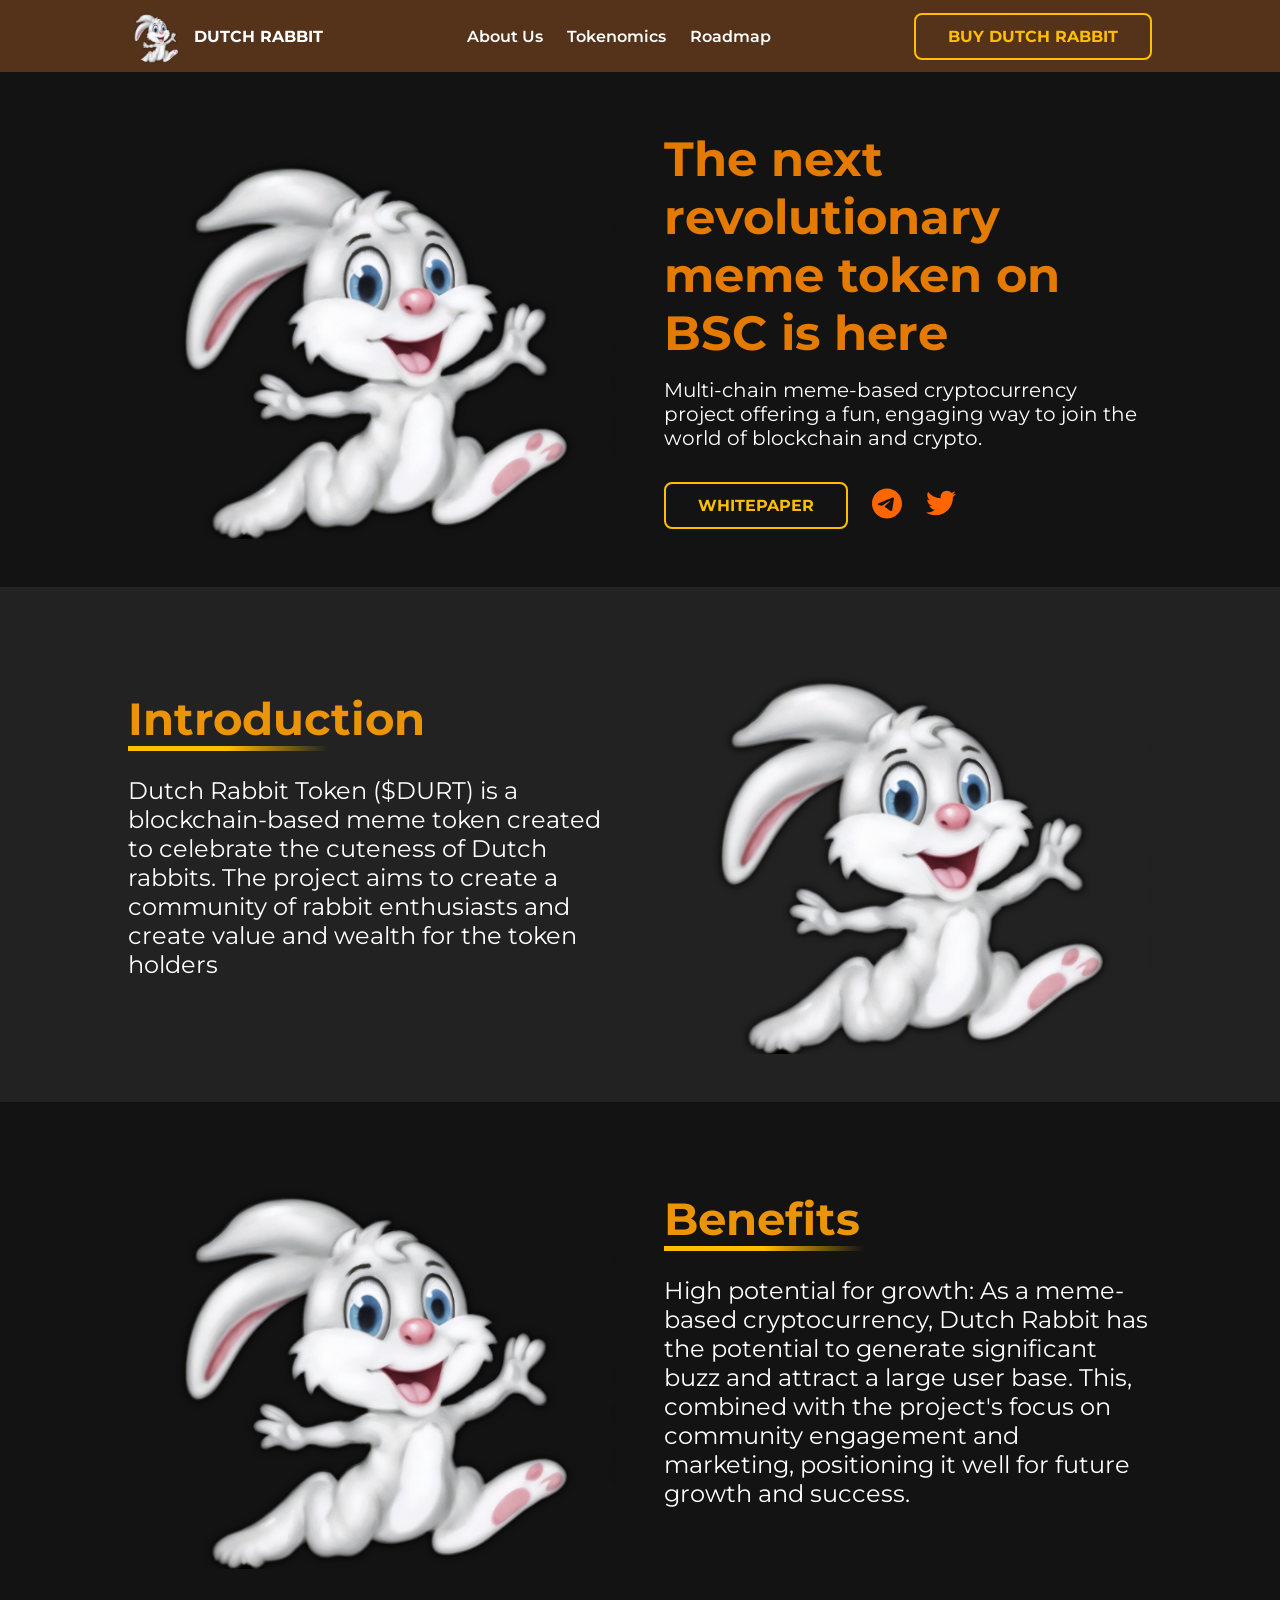
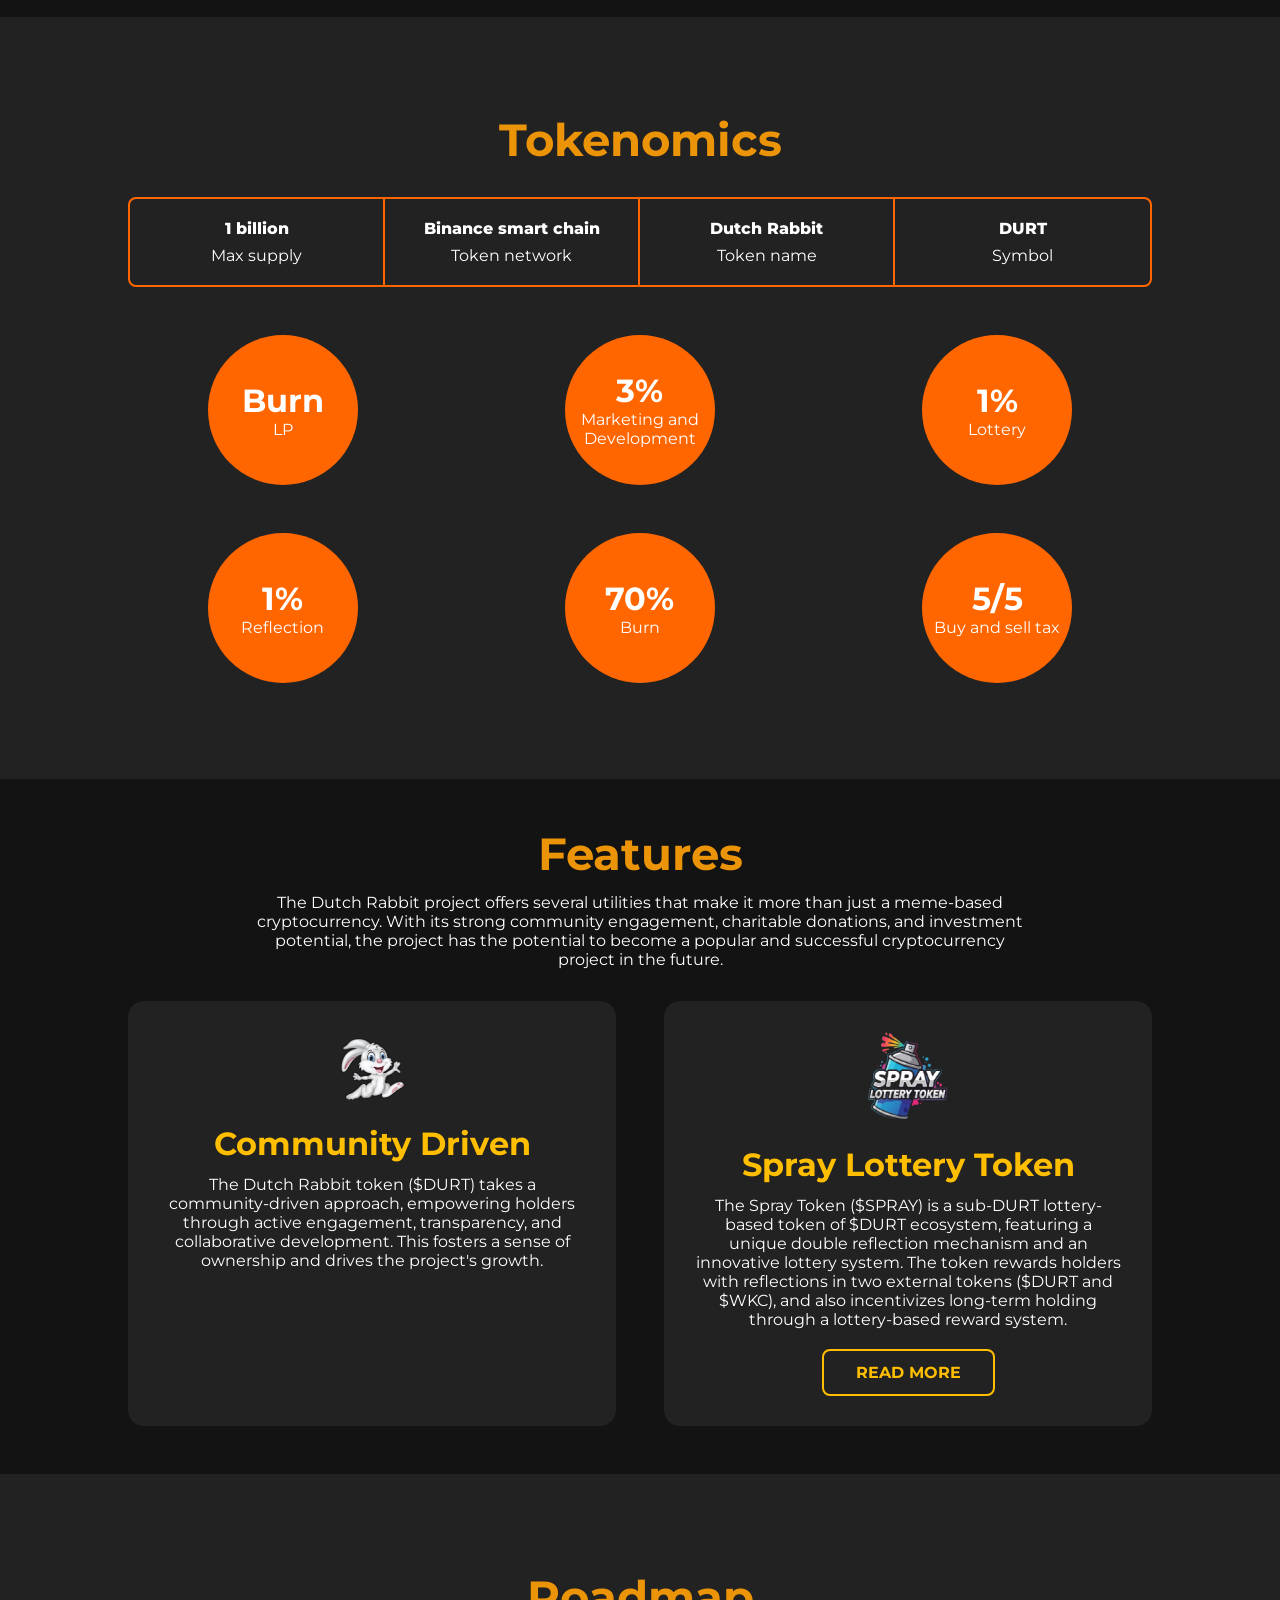
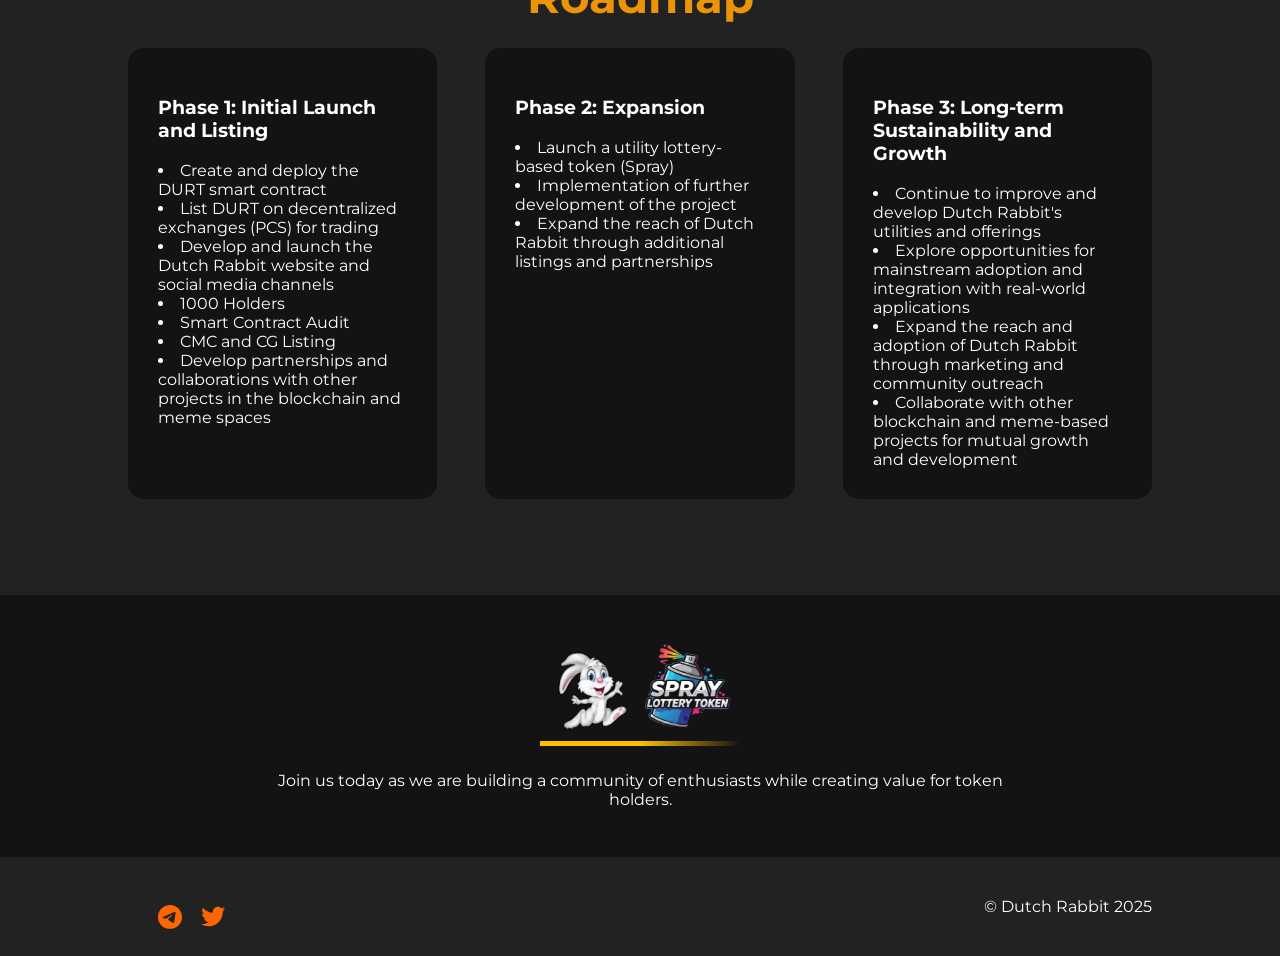
==== index.html @ 06a33a34 "refactor: more layout updates" ====
<!DOCTYPE html>
<html lang="en">
<head>
  <meta charset="UTF-8">
  <meta name="viewport" content="width=device-width, initial-scale=1.0">
  <title>Dutch Rabbit</title>
  <meta name="description" content="Dutch Rabbit is a multi-chain meme-based cryptocurrency project that aims to provide a fun and engaging way to invest in the world of blockchain and cryptocurrencies.">
  <link rel="icon" type="image/png" href="./assets/logo.png">
  <link rel="stylesheet" href="./assets/style.css">
  <link href="https://fonts.googleapis.com/css?family=Montserrat:400,600,700&display=swap" rel="stylesheet">
</head>
<body>
  <header>
    <div class="nav">
      <div class="logo">
        <img src="./assets/logo.png" alt="Dutch Rabbit Logo">
        <span>Dutch Rabbit</span>
      </div>
      <nav class="nav-links">
        <a href="#about">About Us</a>
        <a href="#tokenomics">Tokenomics</a>
        <a href="#roadmap">Roadmap</a>
      </nav>
      <a href="https://pancakeswap.finance/swap?outputCurrency=0x48a510A3394C2A07506d10910EBEFf3E25b7a3f1" class="accent-btn">Buy Dutch Rabbit</a>

    </div>
  </header>
  <main>
    <section class="hero cols-2">
      <img src="./assets/logo.png" alt="Dutch Rabbit Mascot">
      <div>
        <h1>The next revolutionary meme token on BSC is here</h1>
        <p>Multi-chain meme-based cryptocurrency project offering a fun, engaging way to join the world of blockchain and crypto.</p>

        <div class="socials">
          <a href="https://dutch-rabbit.gitbook.io/dutch-rabbit" class="accent-btn">Whitepaper</a>

          <a href="https://t.me/DutchRabbitCoinOfficial" target="_blank">
            <svg class="svg-inline--fa fa-telegram fa-2xl" style="color: #f60;" width="30px" aria-hidden="true" focusable="false" data-prefix="fab" data-icon="telegram" role="img" xmlns="http://www.w3.org/2000/svg" viewBox="0 0 496 512" data-fa-i2svg=""><path fill="currentColor" d="M248,8C111.033,8,0,119.033,0,256S111.033,504,248,504,496,392.967,496,256,384.967,8,248,8ZM362.952,176.66c-3.732,39.215-19.881,134.378-28.1,178.3-3.476,18.584-10.322,24.816-16.948,25.425-14.4,1.326-25.338-9.517-39.287-18.661-21.827-14.308-34.158-23.215-55.346-37.177-24.485-16.135-8.612-25,5.342-39.5,3.652-3.793,67.107-61.51,68.335-66.746.153-.655.3-3.1-1.154-4.384s-3.59-.849-5.135-.5q-3.283.746-104.608,69.142-14.845,10.194-26.894,9.934c-8.855-.191-25.888-5.006-38.551-9.123-15.531-5.048-27.875-7.717-26.8-16.291q.84-6.7,18.45-13.7,108.446-47.248,144.628-62.3c68.872-28.647,83.183-33.623,92.511-33.789,2.052-.034,6.639.474,9.61,2.885a10.452,10.452,0,0,1,3.53,6.716A43.765,43.765,0,0,1,362.952,176.66Z"></path></svg>
          </a>

          <a href="https://x.com/DutchRabbitDURT" target="_blank" rel="noopener noreferrer">
            <svg class="svg-inline--fa fa-twitter fa-2xl" style="color: #f60;" width="30px" aria-hidden="true" focusable="false" data-prefix="fab" data-icon="twitter" role="img" xmlns="http://www.w3.org/2000/svg" viewBox="0 0 512 512" data-fa-i2svg=""><path fill="currentColor" d="M459.37 151.716c.325 4.548.325 9.097.325 13.645 0 138.72-105.583 298.558-298.558 298.558-59.452 0-114.68-17.219-161.137-47.106 8.447.974 16.568 1.299 25.34 1.299 49.055 0 94.213-16.568 130.274-44.832-46.132-.975-84.792-31.188-98.112-72.772 6.498.974 12.995 1.624 19.818 1.624 9.421 0 18.843-1.3 27.614-3.573-48.081-9.747-84.143-51.98-84.143-102.985v-1.299c13.969 7.797 30.214 12.67 47.431 13.319-28.264-18.843-46.781-51.005-46.781-87.391 0-19.492 5.197-37.36 14.294-52.954 51.655 63.675 129.3 105.258 216.365 109.807-1.624-7.797-2.599-15.918-2.599-24.04 0-57.828 46.782-104.934 104.934-104.934 30.213 0 57.502 12.67 76.67 33.137 23.715-4.548 46.456-13.32 66.599-25.34-7.798 24.366-24.366 44.833-46.132 57.827 21.117-2.273 41.584-8.122 60.426-16.243-14.292 20.791-32.161 39.308-52.628 54.253z"></path></svg>
          </a>
        </div>
      </div>
    </section>
    <section class="bg-light" id="about">
      <div class="cols-2">
        <div>
          <h2>Introduction</h2>
          <div class="underline"></div>
          <p>Dutch Rabbit Token ($DURT) is a blockchain-based meme token created to celebrate the cuteness of Dutch rabbits. The project aims to create a community of rabbit enthusiasts and create value and wealth for the token holders</p>
        </div>
        <img src="./assets/logo.png" class="image" alt="Dutch Rabbit Mascot">
      </div>
    </section>
    <section class="" id="benefits">
      <div class="cols-2">
        <img src="./assets/logo.png" class="image" alt="Dutch Rabbit Mascot">
        <div>
          <h2>Benefits</h2>
          <div class="underline"></div>
          <p>High potential for growth: As a meme-based cryptocurrency, Dutch Rabbit has the potential to generate significant buzz and attract a large user base. This, combined with the project's focus on community engagement and marketing, positioning it well for future growth and success.</p>
        <!-- <a href="#" class="accent-btn">Read More</a> -->
        </div>
      </div>
    </section>
    <section class="bg-light" id="tokenomics">
      <ul class="content">
        <h2>Tokenomics</h2>
        <ul class="box">
          <li>
            <dd>1 billion</dd>
            <dt>Max supply</dt>
          </li>
          <li>
            <dd>Binance smart chain</dd>
            <dt>Token network</dt>
          </li>
          <li>
            <dd>Dutch Rabbit</dd>
            <dt>Token name</dt>
          </li>
          <li>
            <dd>DURT</dd>
            <dt>Symbol</dt>
          </li>
        </ul>
        
        <ul class="circles">
          <li>
            <dd>Burn</dd>
            <dt>LP</dt>
          </li>
          <li>
            <dd>3%</dd>
            <dt>Marketing and Development</dt>
          </li>
          <li>
            <dd>1%</dd>
            <dt>Lottery</dt>
          </li>
          <li>
            <dd>1%</dd>
            <dt>Reflection</dt>
          </li>
          <li>
            <dd>70%</dd>
            <dt>Burn</dt>
          </li>
          <li>
            <dd>5/5</dd>
            <dt>Buy and sell tax</dt>
          </li>
        </ul>
      </div>
    </section>
    <section class="" id="features">
      <h2>Features</h2>
      <p>The Dutch Rabbit project offers several utilities that make it more than just a meme-based cryptocurrency. With its strong community engagement, charitable donations, and investment potential, the project has the potential to become a popular and successful cryptocurrency project in the future.</p>

      <ul class="features cols-2" style="align-items: stretch;">
        <li>
          <img src="./assets/logo.png" style="width: 80px; margin-bottom: 20px;" alt="">
          <dt>
            Community Driven
          </dt>
          <dd>
            The Dutch Rabbit token ($DURT) takes a community-driven approach, empowering holders through active engagement, transparency, and collaborative development. This fosters a sense of ownership and drives the project's growth.
          </dd>
        </li>
        <li>
          <img src="./assets/spray.png" style="width: 80px; margin-bottom: 20px;" alt="">
          <dt>
            Spray Lottery Token
          </dt>
          <dd>
            The Spray Token ($SPRAY) is a sub-DURT lottery-based token of $DURT ecosystem, featuring a unique double reflection mechanism and an innovative lottery system. The token rewards holders with reflections in two external tokens ($DURT and $WKC), and also incentivizes long-term holding through a lottery-based reward system.
          </dd>
          <a class="accent-btn" href="https://spray-token.gitbook.io/spray-lottery-token/" style="margin-top: 20px;">Read More</a>
        </li>
      </ul>
    </section>
    <section class="bg-light" id="roadmap">
      <div class="roadmap-content">
      <h2>Roadmap</h2>
      <ul class="roadmap">
        <div>
          <h3>
            Phase 1: Initial Launch and Listing
          </h3>
          <li>Create and deploy the DURT smart contract</li>
          <li>List DURT on decentralized exchanges (PCS) for trading</li>
          <li>Develop and launch the Dutch Rabbit website and social media channels</li>
          <li>1000 Holders</li>
          <li>Smart Contract Audit</li>
          <li>CMC and CG Listing</li>
          <li>Develop partnerships and collaborations with other projects in the blockchain and meme spaces</li>
        </div>
        <div>
          <h3>
            Phase 2: Expansion
          </h3>
          <li>Launch a utility lottery-based token (Spray)</li>
          <li>Implementation of further development of the project</li>
          <li>Expand the reach of Dutch Rabbit through additional listings and partnerships</li>
        </div>
        <div>
          <h3>
            Phase 3: Long-term Sustainability and Growth
          </h3>
          <li>Continue to improve and develop Dutch Rabbit's utilities and offerings</li>
          <li>Explore opportunities for mainstream adoption and integration with real-world applications</li>
          <li>Expand the reach and adoption of Dutch Rabbit through marketing and community outreach</li>
          <li>Collaborate with other blockchain and meme-based projects for mutual growth and development</li>
        </div>
      </ul>
      </div>
    </section>
    <section class="final" id="">
        <div>
          <div class="logo">
            <img src="./assets/logo.png" style="width: 86px; height: 86px; border-radius: 0;" alt="">
            <img src="./assets/spray.png"style="width: 86px; height: 86px;  border-radius: 0;" alt="">
          </div>
          <!-- <h2>Dutch Rabbit</h2> -->
          <div class="underline" style="margin-right: auto; margin-left: auto;"></div>
          <p>Join us today as we are building a community of enthusiasts while creating value for token holders.</p>
        </div>
    </section>
  </main>
  <footer class="bg-light">
    <div class="footer-content">
      <!-- <a href="./index.html" class="logo">
        <img src="./assets/logo.png" width="64px" alt="">
        Dutch Rabbit
      </a>
      <nav class="nav-links">
        <a href="#about">About Us</a>
        <a href="#tokenomics">Tokenomics</a>
        <a href="#roadmap">Roadmap</a>
      </nav> -->

      <div class="socials">

        <a href="https://x.com/SprayDURT" target="_blank" rel="noopener noreferrer"></a>

        <a href="https://t.me/DutchRabbitCoinOfficial" target="_blank">
          <svg class="svg-inline--fa fa-telegram fa-2xl" style="color: #f60;" width="30px" aria-hidden="true" focusable="false" data-prefix="fab" data-icon="telegram" role="img" xmlns="http://www.w3.org/2000/svg" viewBox="0 0 496 512" data-fa-i2svg=""><path fill="currentColor" d="M248,8C111.033,8,0,119.033,0,256S111.033,504,248,504,496,392.967,496,256,384.967,8,248,8ZM362.952,176.66c-3.732,39.215-19.881,134.378-28.1,178.3-3.476,18.584-10.322,24.816-16.948,25.425-14.4,1.326-25.338-9.517-39.287-18.661-21.827-14.308-34.158-23.215-55.346-37.177-24.485-16.135-8.612-25,5.342-39.5,3.652-3.793,67.107-61.51,68.335-66.746.153-.655.3-3.1-1.154-4.384s-3.59-.849-5.135-.5q-3.283.746-104.608,69.142-14.845,10.194-26.894,9.934c-8.855-.191-25.888-5.006-38.551-9.123-15.531-5.048-27.875-7.717-26.8-16.291q.84-6.7,18.45-13.7,108.446-47.248,144.628-62.3c68.872-28.647,83.183-33.623,92.511-33.789,2.052-.034,6.639.474,9.61,2.885a10.452,10.452,0,0,1,3.53,6.716A43.765,43.765,0,0,1,362.952,176.66Z"></path></svg>
        </a>

        <a href="https://x.com/DutchRabbitDURT" target="_blank" rel="noopener noreferrer">
          <svg class="svg-inline--fa fa-twitter fa-2xl" style="color: #f60;" width="30px" aria-hidden="true" focusable="false" data-prefix="fab" data-icon="twitter" role="img" xmlns="http://www.w3.org/2000/svg" viewBox="0 0 512 512" data-fa-i2svg=""><path fill="currentColor" d="M459.37 151.716c.325 4.548.325 9.097.325 13.645 0 138.72-105.583 298.558-298.558 298.558-59.452 0-114.68-17.219-161.137-47.106 8.447.974 16.568 1.299 25.34 1.299 49.055 0 94.213-16.568 130.274-44.832-46.132-.975-84.792-31.188-98.112-72.772 6.498.974 12.995 1.624 19.818 1.624 9.421 0 18.843-1.3 27.614-3.573-48.081-9.747-84.143-51.98-84.143-102.985v-1.299c13.969 7.797 30.214 12.67 47.431 13.319-28.264-18.843-46.781-51.005-46.781-87.391 0-19.492 5.197-37.36 14.294-52.954 51.655 63.675 129.3 105.258 216.365 109.807-1.624-7.797-2.599-15.918-2.599-24.04 0-57.828 46.782-104.934 104.934-104.934 30.213 0 57.502 12.67 76.67 33.137 23.715-4.548 46.456-13.32 66.599-25.34-7.798 24.366-24.366 44.833-46.132 57.827 21.117-2.273 41.584-8.122 60.426-16.243-14.292 20.791-32.161 39.308-52.628 54.253z"></path></svg>
        </a>
      </div>
      <p>&copy; Dutch Rabbit 2025</p>
    </div>

  </footer>
</body>
</html>
---- assets/style.css ----
/* Dutch Rabbit UI - Clean CSS Replacement */

:root {
  --primary: #ffbf00;
  --bg: #131313;
  --bg-light: #222222;
  --text: #FFFFFF;
  --accent: #f60;
  --border-radius: 8px;
  --max-width: 1024px;
  --nav-bg: rgb(85, 50, 26);
  --section-gap: 48px;
}

body {
  font-family: 'Montserrat', sans-serif;
  background: var(--bg);
  color: var(--text);
  margin: 0;
  padding: 0;
}

.pry-btn {
  display: inline-block;
  text-decoration: none;
  background: var(--primary);
  color: #fff;
  padding: 14px 32px;
  font-size: 1rem;
  font-weight: bold;
  border: none;
  border-radius: var(--border-radius);
  cursor: pointer;
  transition: background 0.3s;
  text-decoration: none;
}

.pry-btn:hover {
  background: var(--accent);
}

.accent-btn {
  display: inline-block;
  text-decoration: none;
  color: var(--primary);
  padding: 12px 32px;
  border: 2px solid var(--primary);
  font-size: 1rem;
  font-weight: bold;
  border-radius: var(--border-radius);
  cursor: pointer;
  transition: background 0.3s, color 0.3s;
  text-decoration: none;
  text-transform: uppercase;
}

.accent-btn:hover {
  background: var(--primary);
  color: black;
}

.underline {
  width: 200px;
  height: 5px;
  background: linear-gradient(to right, var(--primary), var(--primary), transparent);
  margin-bottom: 25px;
}

.cols-2 {
  display: grid;
  grid-template-columns: repeat(2, 1fr);
  align-items: center;
  max-width: var(--max-width);
  margin: 0 auto;
  gap: var(--section-gap);
}

.cols-2 img {
  width: 100%;
}

.bg-light {
  background: var(--bg-light);
}

.socials {
  margin-top: 24px;
  display: flex;
  gap: 24px;
  align-items: center;
}

header {
  background: var(--nav-bg);
  padding: 0 20px;
}

.nav {
  max-width: var(--max-width);
  margin: 0 auto;
  display: flex;
  align-items: center;
  justify-content: space-between;
  height: 72px;
}

.logo {
  display: flex;
  align-items: center;
  gap: 10px;
  font-weight: 700;
  text-transform: uppercase;
}
.logo img {
  width: 56px;
  height: 56px;
  border-radius: 50%;
}

.nav-links {
  display: flex;
  gap: 24px;
}
.nav-links a {
  text-decoration: none;
  color: var(--text);
  font-weight: 600;
}
.nav-links a:hover {
  color: var(--primary);
}

.hero {
  max-width: var(--max-width);
  margin: var(--section-gap) auto;
  padding: 0 20px;
}
.hero img {
  width: 100%;
  height: auto;
}
.hero h1 {
  font-size: 3rem;
  margin: 0 0 16px;
  color: #e47a00;
}
.hero p {
  font-size: 1.25rem;
  margin-bottom: 32px;
}

section {
  padding: var(--section-gap) 20px;
}

section h2 {
  color: #ec9408;
  font-size: 2.8rem;
  margin: 0;
}
section p {
  font-size: 1.5rem;
  margin-block: 0 18px;
}

.content {
  max-width: var(--max-width);
  margin: 0 auto;
  padding: var(--section-gap) 0;
}
#tokenomics h2 {
  text-align: center;
}

ul, li, dd, dt {
  list-style: none;
  margin: 0;
  padding: 0;
}

.box {
  display: grid;
  grid-template-columns: repeat(4, 1fr);
  border: 2px solid var(--accent);
  border-radius: 8px;
  text-align: center;
  margin-top: 30px;

  li:not(:last-child) {
   border-right: 2px solid var(--accent);
  }

  li {
    padding: 20px 8px;
  }
}

.box dd {
  font-weight: 800;
  margin-bottom: 8px;
}

.circles {
  display: grid;
  grid-template-columns: repeat(3, 1fr);
  place-content: center;
  text-align: center;
  justify-content: center;
  align-items: center;
  gap: var(--section-gap);
  margin-top: 48px;
}

.circles li {
  background: var(--accent);
  border-radius: 50%;
  height: 150px;
  aspect-ratio: 1;
  display: grid;
  place-content: center;
  margin: 0 auto;
}

.circles dd {
  font-size: 2rem;
  font-weight: 700;
}

#features {
  padding: var(--section-gap);
  text-align: center;
  
  p {
    font-size: 1rem;
    max-width: 768px;
    margin: 12px auto;
  }
}

.features{
  li {
    background: var(--bg-light);
    margin-top: 20px;
    padding: 30px;
    border-radius: 16px;
  }

  dt {
    font-size: 2rem;
    color: var(--primary);
    font-weight: 700;
    margin-bottom: 12px;
  }
}

#roadmap{
  .roadmap-content {
    max-width: var(--max-width);
    margin: 0 auto;
    padding: var(--section-gap) 0;
  }

  h2 {
    text-align: center;
    margin-bottom: 12px;
  }

  .roadmap {
    display: grid;
    grid-template-columns: repeat(3, 1fr);
    gap: var(--section-gap);
    margin-top: 24px;
  }

  ul > div {
    background: var(--bg);
    padding: 30px;
    border-radius: 16px;
  }

  ul li {
    list-style: disc;
    list-style-position: inside;
  }
}

.final {
  text-align: center;
  img {
    width: 200px;
    margin: 0 auto;
  }
  p {
    max-width: 768px;
    font-size: 1rem;
    margin: 0 auto;
  }

  .logo {
    display: flex;
    width: fit-content;
    justify-content: center;
    margin: 0 auto;
    margin-bottom: 12px;
  }
}


footer {
  .footer-content {
    max-width: var(--max-width);
    margin: 0 auto;
    padding: 20px;
    display: flex;
    align-items: center;
    justify-content: space-between;
  }

  .socials {
    scale: .8;
  }

  .logo {
    color: white;
    text-decoration: none;
  }
}

@media (max-width: 600px) {
  .nav {
    flex-direction: column;
    height: auto;
    gap: 12px;
    padding: 8px;
  }
  .hero h1 {
    font-size: 2rem;
  }

  section {
    h2 {
      font-size: 2rem;
    }
  }

    p {
      font-size: 1rem !important;
    }

  .nav-links {
    gap: 10px;
  }

  .cols-2 {
    grid-template-columns: 1fr;
  }

  .box {
    grid-template-columns: repeat(2, 1fr);

    li:nth-child(even) {
      border: none;
    }
    li {
      border-bottom: none;
    }
    li:nth-child(-n+2) {
      border-bottom: 2px solid var(--accent);
    }
  }

  .circles {
    grid-template-columns: repeat(2, 1fr);
  }

  .roadmap {
    grid-template-columns: 1fr !important;
  }

  .footer-content {
    flex-direction: column;

    .nav-links {
      margin-top: 24px;
      flex-direction: column;
      align-items: center;
      gap: 12px;
    }
  }

  #benefits img {
    width: 200px;
    margin: auto;
  }

  #about img {
    display: none;
  }
}
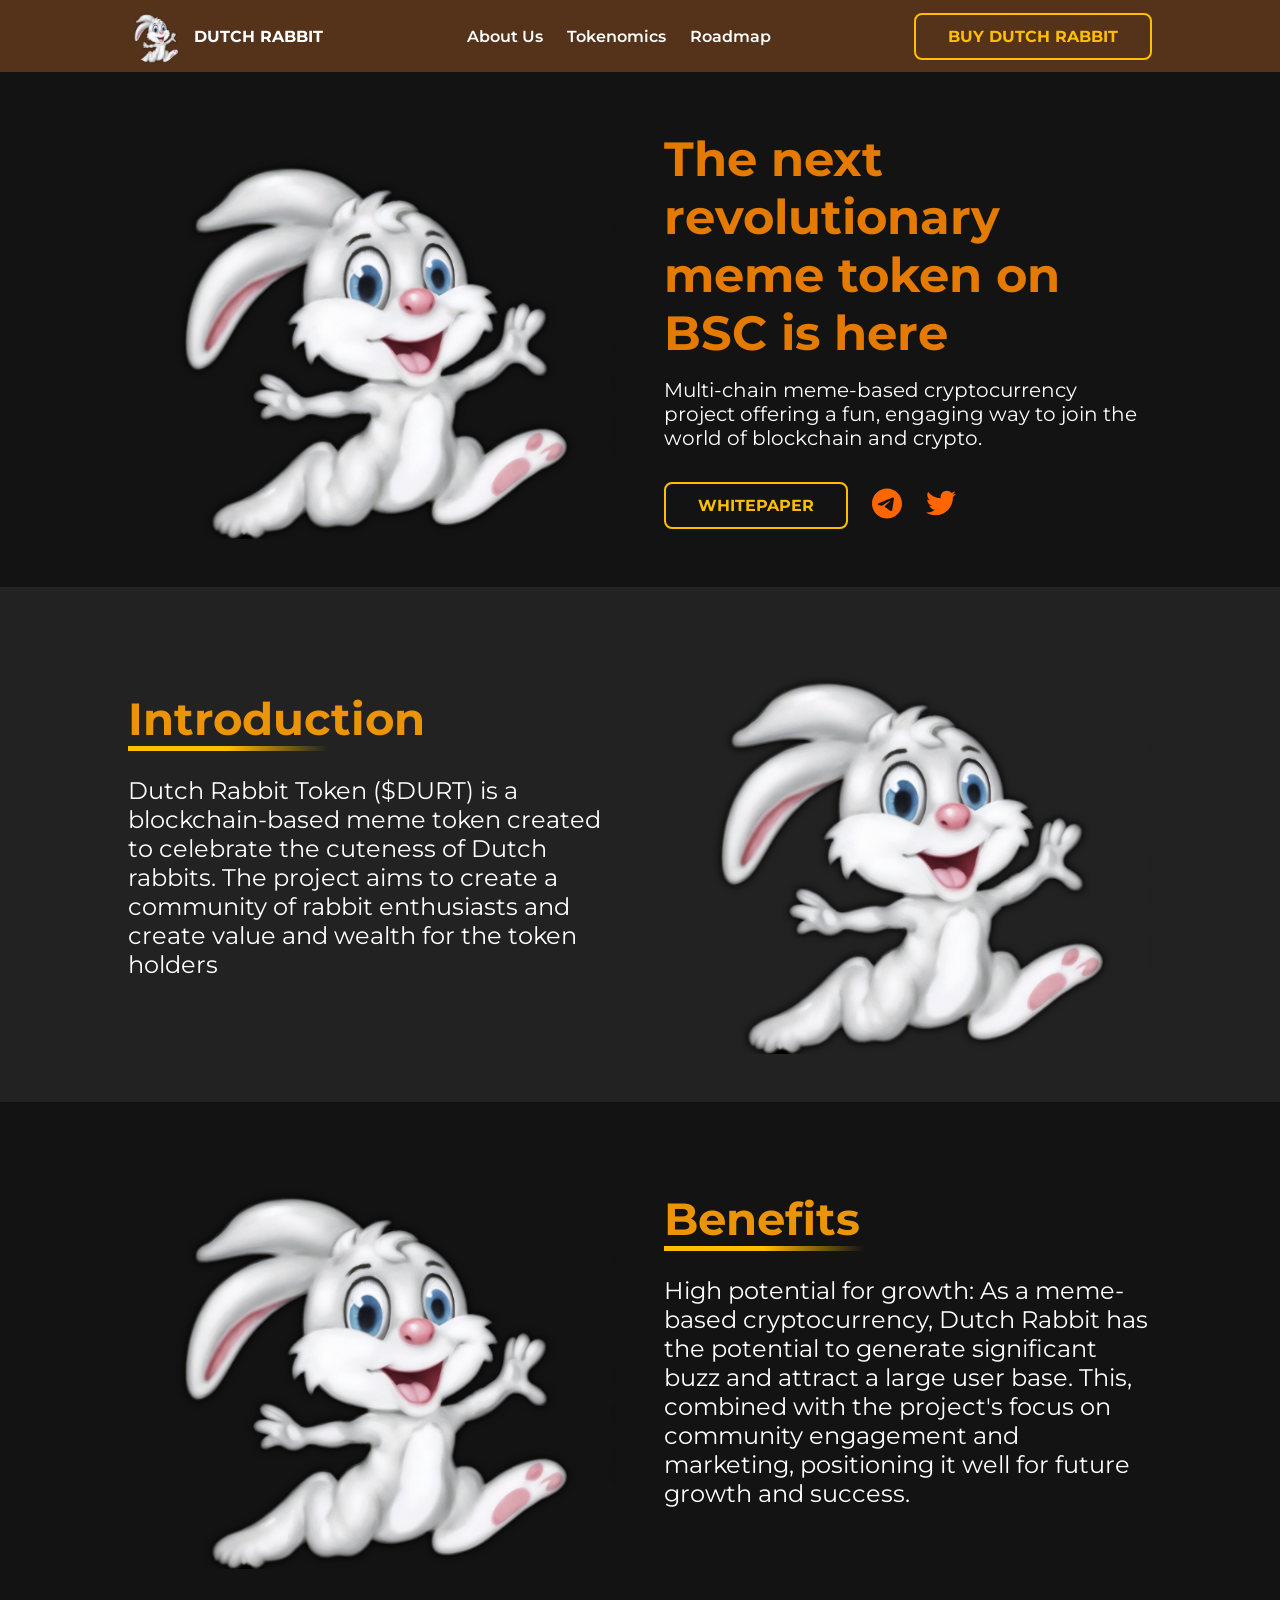
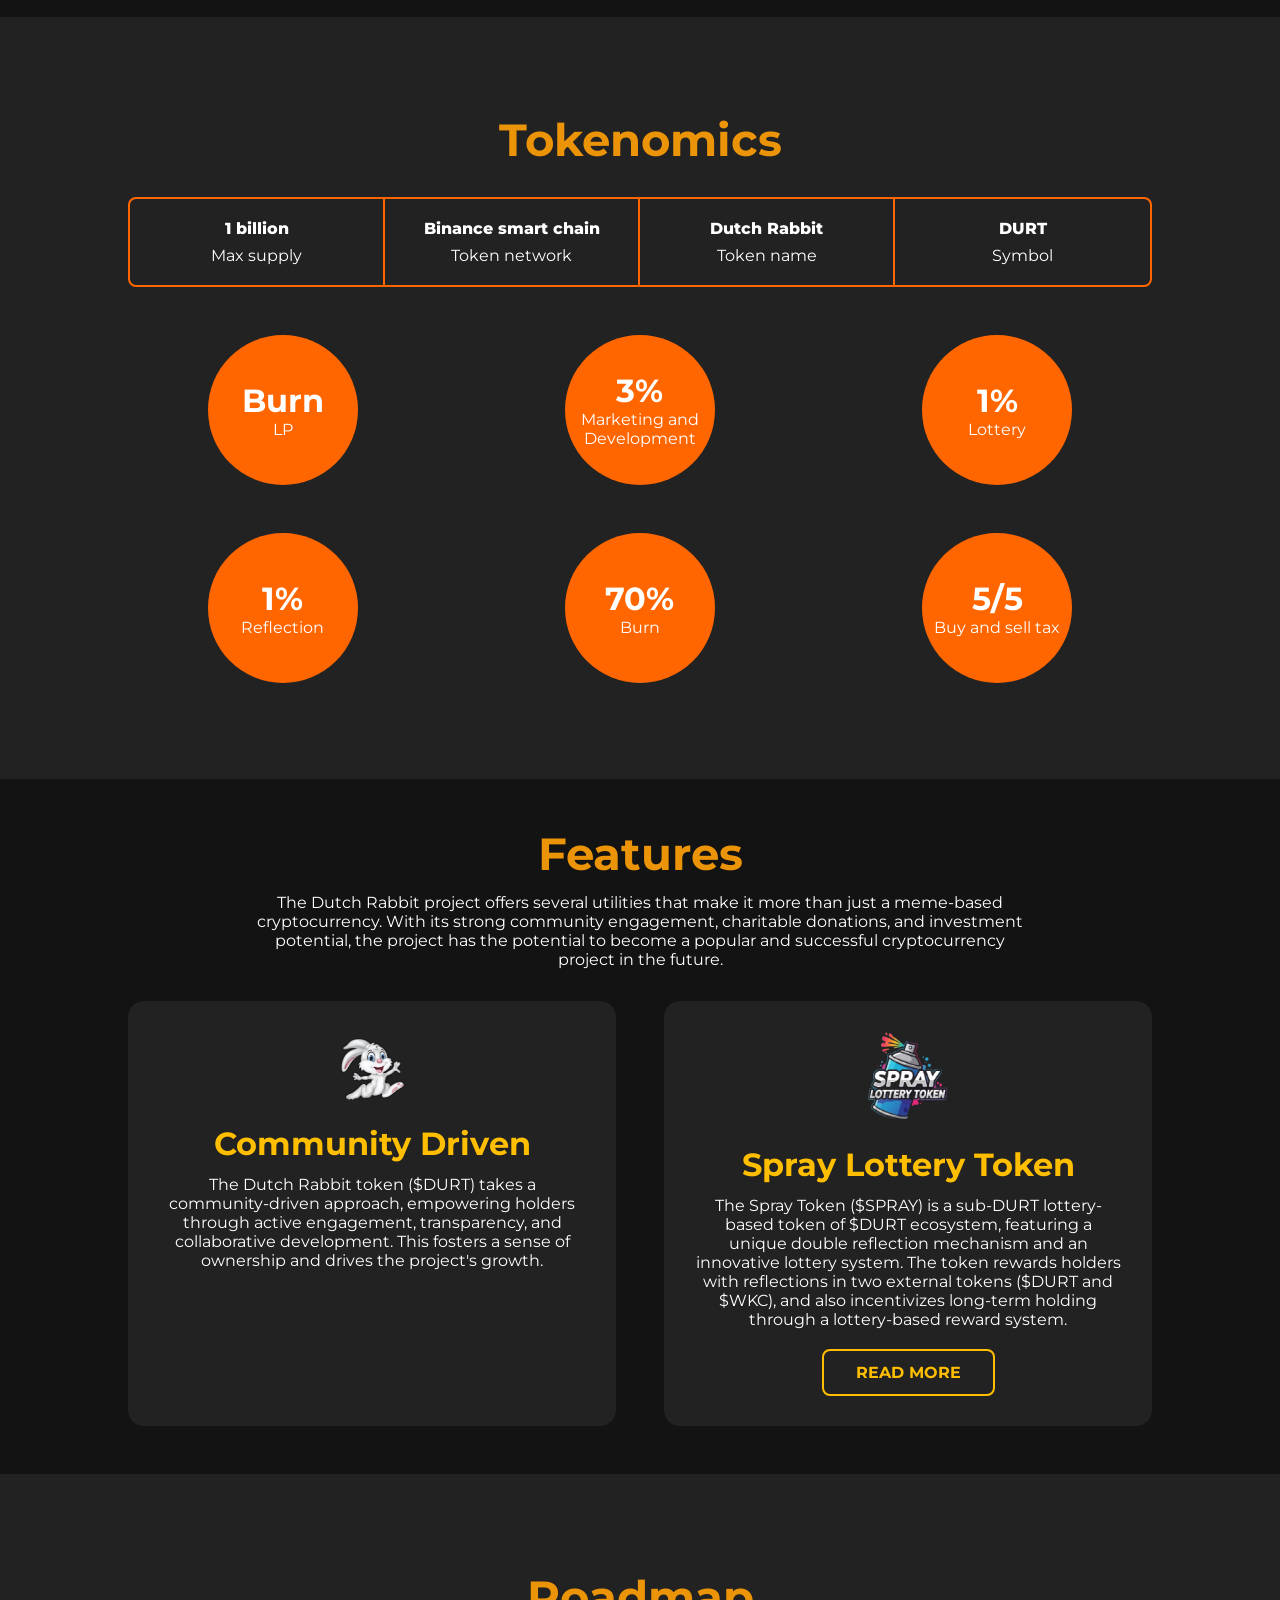
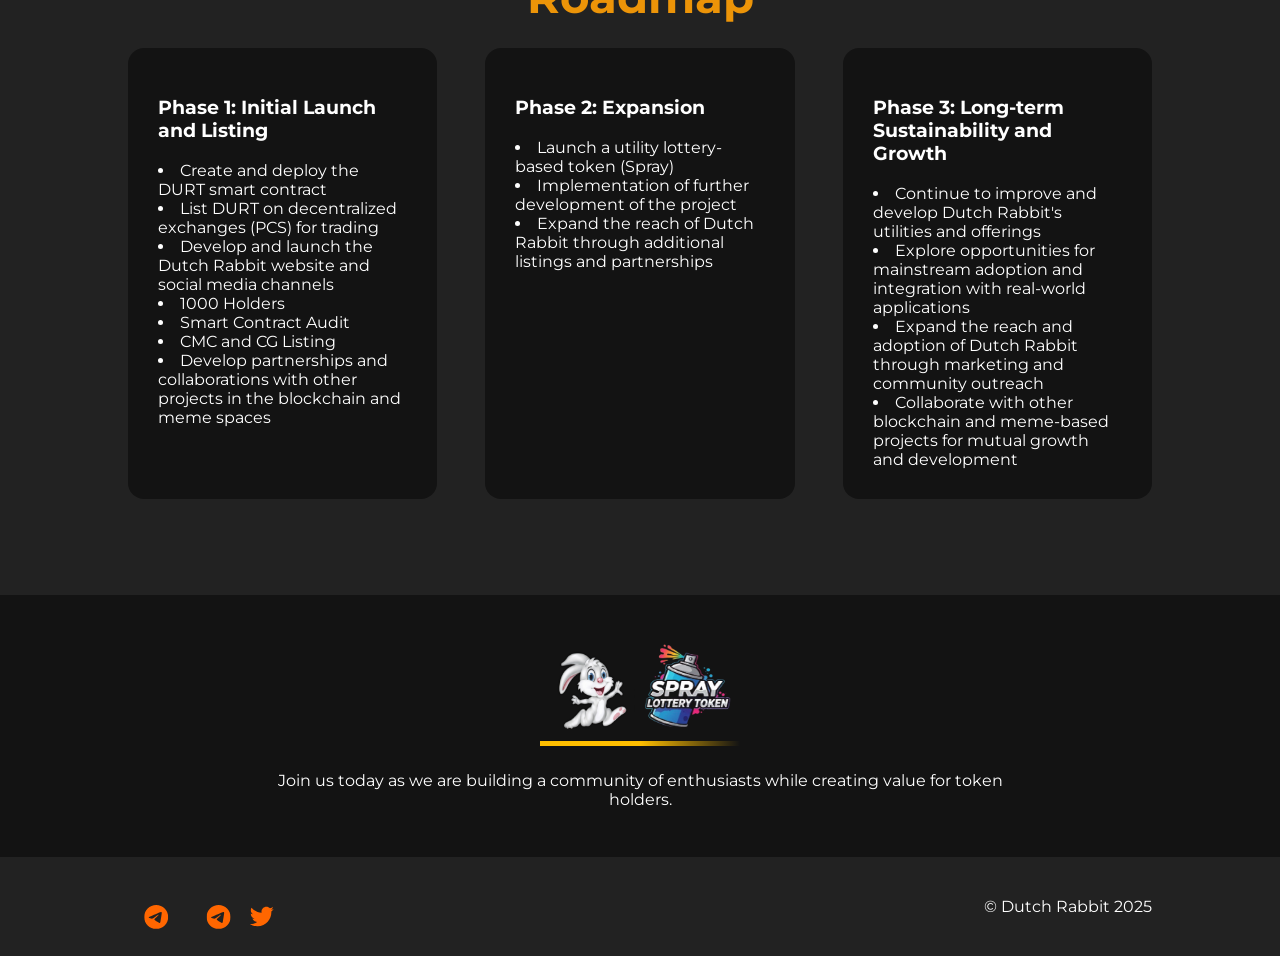
==== commit 0280aba9: "refactor: footer updated" ====
--- a/index.html
+++ b/index.html
@@ -204,6 +204,10 @@
 
       <div class="socials">
 
+        <a href="https://t.me/DutchRabbitCoinOfficial/116558" target="_blank">
+          <svg class="svg-inline--fa fa-telegram fa-2xl" style="color: #f60;" width="30px" aria-hidden="true" focusable="false" data-prefix="fab" data-icon="telegram" role="img" xmlns="http://www.w3.org/2000/svg" viewBox="0 0 496 512" data-fa-i2svg=""><path fill="currentColor" d="M248,8C111.033,8,0,119.033,0,256S111.033,504,248,504,496,392.967,496,256,384.967,8,248,8ZM362.952,176.66c-3.732,39.215-19.881,134.378-28.1,178.3-3.476,18.584-10.322,24.816-16.948,25.425-14.4,1.326-25.338-9.517-39.287-18.661-21.827-14.308-34.158-23.215-55.346-37.177-24.485-16.135-8.612-25,5.342-39.5,3.652-3.793,67.107-61.51,68.335-66.746.153-.655.3-3.1-1.154-4.384s-3.59-.849-5.135-.5q-3.283.746-104.608,69.142-14.845,10.194-26.894,9.934c-8.855-.191-25.888-5.006-38.551-9.123-15.531-5.048-27.875-7.717-26.8-16.291q.84-6.7,18.45-13.7,108.446-47.248,144.628-62.3c68.872-28.647,83.183-33.623,92.511-33.789,2.052-.034,6.639.474,9.61,2.885a10.452,10.452,0,0,1,3.53,6.716A43.765,43.765,0,0,1,362.952,176.66Z"></path></svg>
+        </a>
+
         <a href="https://x.com/SprayDURT" target="_blank" rel="noopener noreferrer"></a>
 
         <a href="https://t.me/DutchRabbitCoinOfficial" target="_blank">
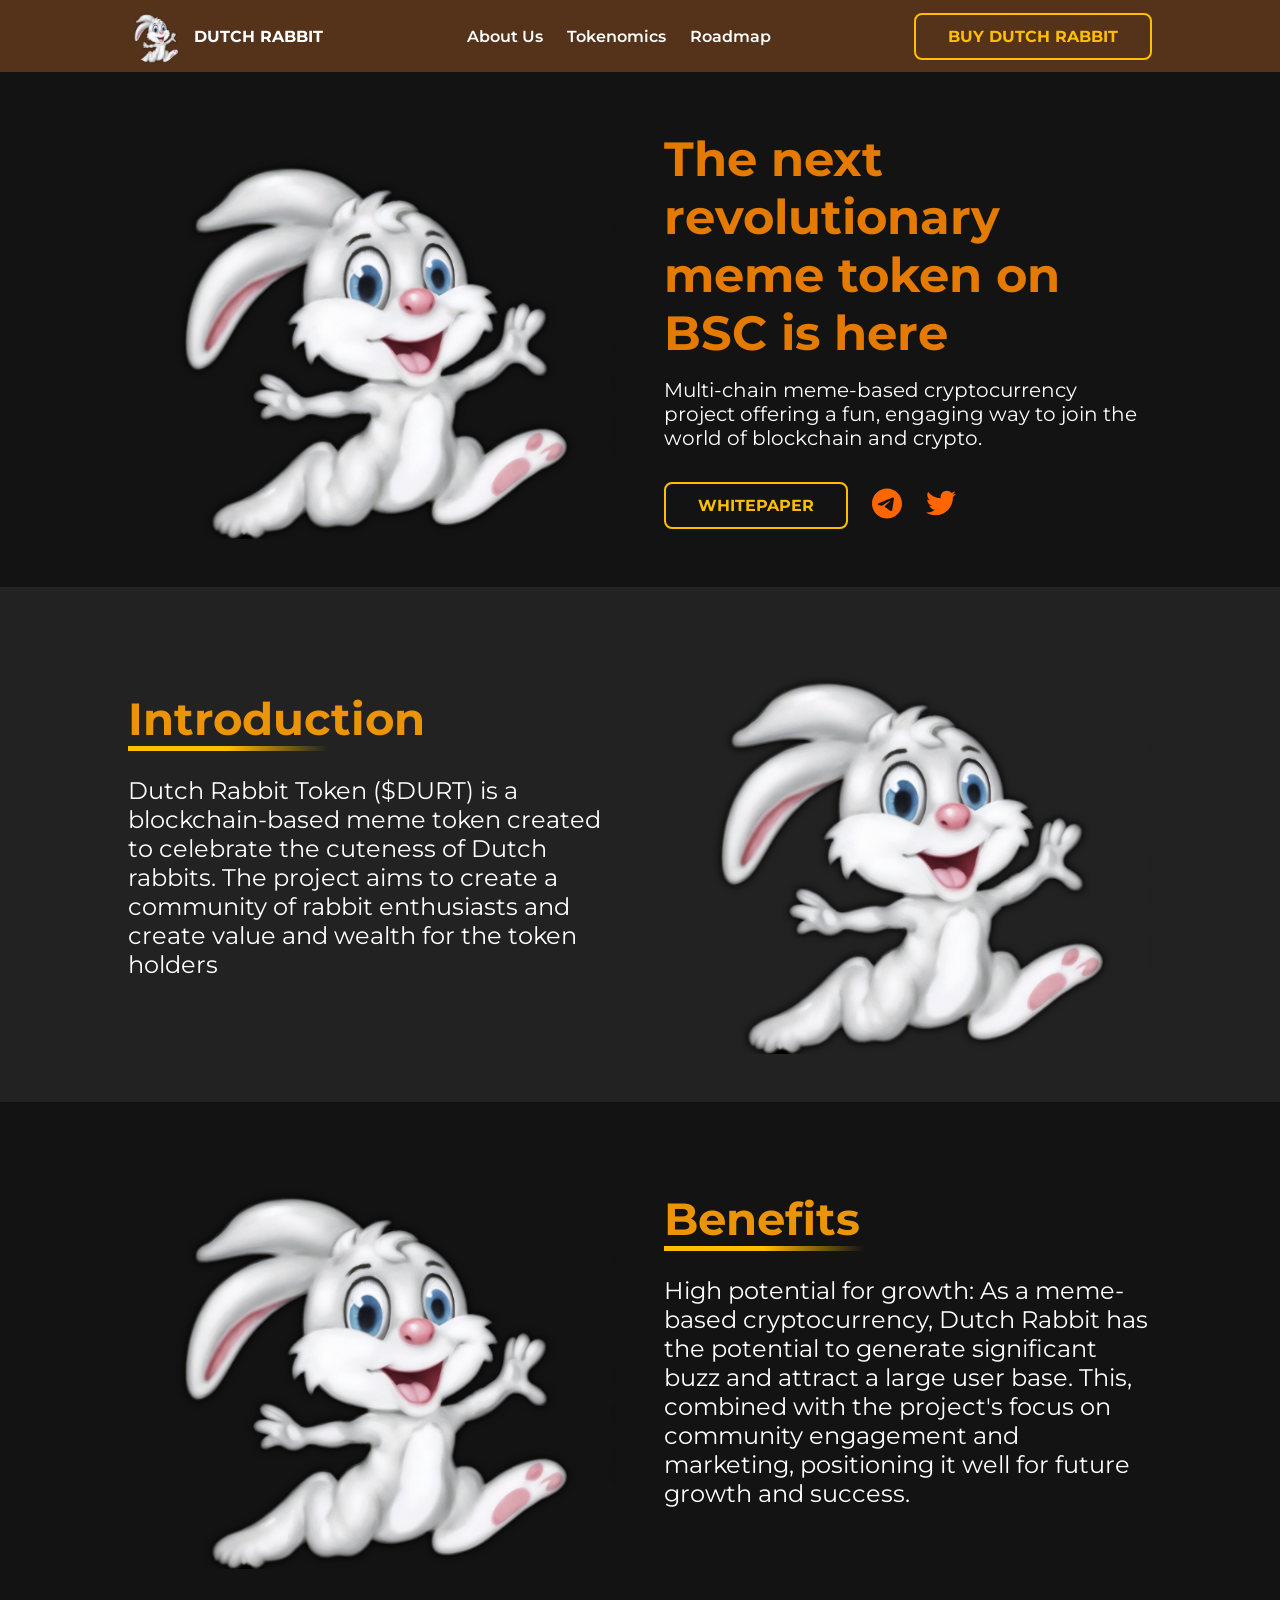
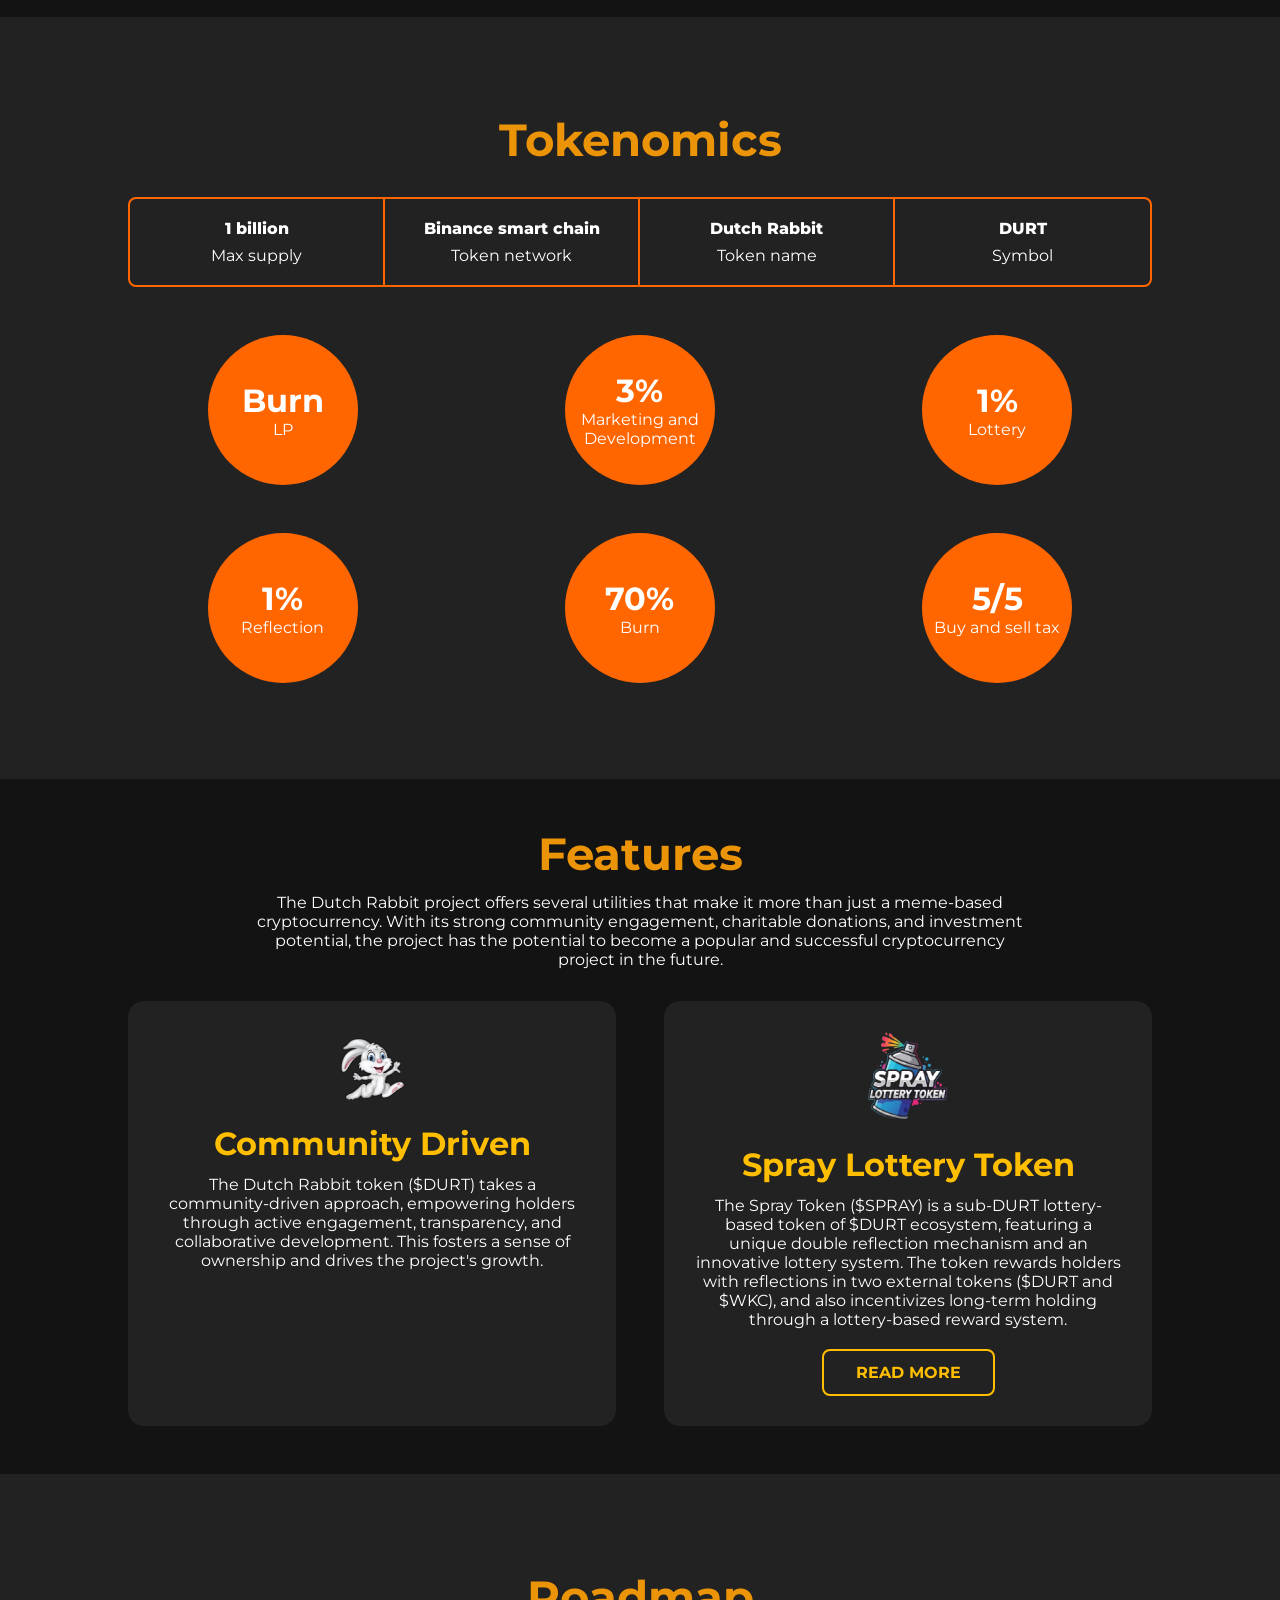
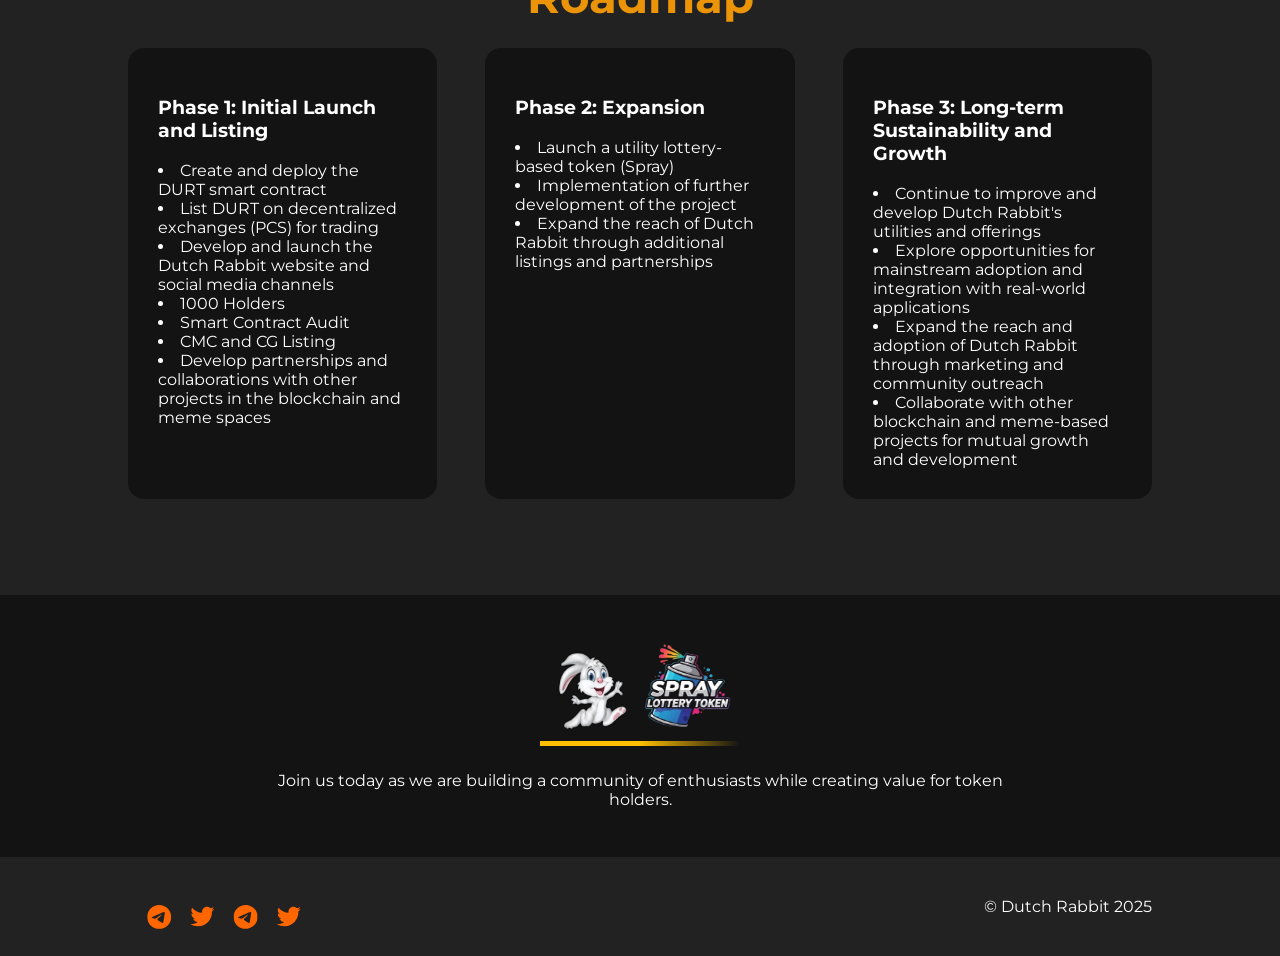
==== commit 39742d4b: "refactor: footer updated" ====
--- a/index.html
+++ b/index.html
@@ -208,7 +208,9 @@
           <svg class="svg-inline--fa fa-telegram fa-2xl" style="color: #f60;" width="30px" aria-hidden="true" focusable="false" data-prefix="fab" data-icon="telegram" role="img" xmlns="http://www.w3.org/2000/svg" viewBox="0 0 496 512" data-fa-i2svg=""><path fill="currentColor" d="M248,8C111.033,8,0,119.033,0,256S111.033,504,248,504,496,392.967,496,256,384.967,8,248,8ZM362.952,176.66c-3.732,39.215-19.881,134.378-28.1,178.3-3.476,18.584-10.322,24.816-16.948,25.425-14.4,1.326-25.338-9.517-39.287-18.661-21.827-14.308-34.158-23.215-55.346-37.177-24.485-16.135-8.612-25,5.342-39.5,3.652-3.793,67.107-61.51,68.335-66.746.153-.655.3-3.1-1.154-4.384s-3.59-.849-5.135-.5q-3.283.746-104.608,69.142-14.845,10.194-26.894,9.934c-8.855-.191-25.888-5.006-38.551-9.123-15.531-5.048-27.875-7.717-26.8-16.291q.84-6.7,18.45-13.7,108.446-47.248,144.628-62.3c68.872-28.647,83.183-33.623,92.511-33.789,2.052-.034,6.639.474,9.61,2.885a10.452,10.452,0,0,1,3.53,6.716A43.765,43.765,0,0,1,362.952,176.66Z"></path></svg>
         </a>
 
-        <a href="https://x.com/SprayDURT" target="_blank" rel="noopener noreferrer"></a>
+        <a href="https://x.com/SprayDURT" target="_blank" rel="noopener noreferrer">
+          <svg class="svg-inline--fa fa-twitter fa-2xl" style="color: #f60;" width="30px" aria-hidden="true" focusable="false" data-prefix="fab" data-icon="twitter" role="img" xmlns="http://www.w3.org/2000/svg" viewBox="0 0 512 512" data-fa-i2svg=""><path fill="currentColor" d="M459.37 151.716c.325 4.548.325 9.097.325 13.645 0 138.72-105.583 298.558-298.558 298.558-59.452 0-114.68-17.219-161.137-47.106 8.447.974 16.568 1.299 25.34 1.299 49.055 0 94.213-16.568 130.274-44.832-46.132-.975-84.792-31.188-98.112-72.772 6.498.974 12.995 1.624 19.818 1.624 9.421 0 18.843-1.3 27.614-3.573-48.081-9.747-84.143-51.98-84.143-102.985v-1.299c13.969 7.797 30.214 12.67 47.431 13.319-28.264-18.843-46.781-51.005-46.781-87.391 0-19.492 5.197-37.36 14.294-52.954 51.655 63.675 129.3 105.258 216.365 109.807-1.624-7.797-2.599-15.918-2.599-24.04 0-57.828 46.782-104.934 104.934-104.934 30.213 0 57.502 12.67 76.67 33.137 23.715-4.548 46.456-13.32 66.599-25.34-7.798 24.366-24.366 44.833-46.132 57.827 21.117-2.273 41.584-8.122 60.426-16.243-14.292 20.791-32.161 39.308-52.628 54.253z"></path></svg>
+        </a>
 
         <a href="https://t.me/DutchRabbitCoinOfficial" target="_blank">
           <svg class="svg-inline--fa fa-telegram fa-2xl" style="color: #f60;" width="30px" aria-hidden="true" focusable="false" data-prefix="fab" data-icon="telegram" role="img" xmlns="http://www.w3.org/2000/svg" viewBox="0 0 496 512" data-fa-i2svg=""><path fill="currentColor" d="M248,8C111.033,8,0,119.033,0,256S111.033,504,248,504,496,392.967,496,256,384.967,8,248,8ZM362.952,176.66c-3.732,39.215-19.881,134.378-28.1,178.3-3.476,18.584-10.322,24.816-16.948,25.425-14.4,1.326-25.338-9.517-39.287-18.661-21.827-14.308-34.158-23.215-55.346-37.177-24.485-16.135-8.612-25,5.342-39.5,3.652-3.793,67.107-61.51,68.335-66.746.153-.655.3-3.1-1.154-4.384s-3.59-.849-5.135-.5q-3.283.746-104.608,69.142-14.845,10.194-26.894,9.934c-8.855-.191-25.888-5.006-38.551-9.123-15.531-5.048-27.875-7.717-26.8-16.291q.84-6.7,18.45-13.7,108.446-47.248,144.628-62.3c68.872-28.647,83.183-33.623,92.511-33.789,2.052-.034,6.639.474,9.61,2.885a10.452,10.452,0,0,1,3.53,6.716A43.765,43.765,0,0,1,362.952,176.66Z"></path></svg>
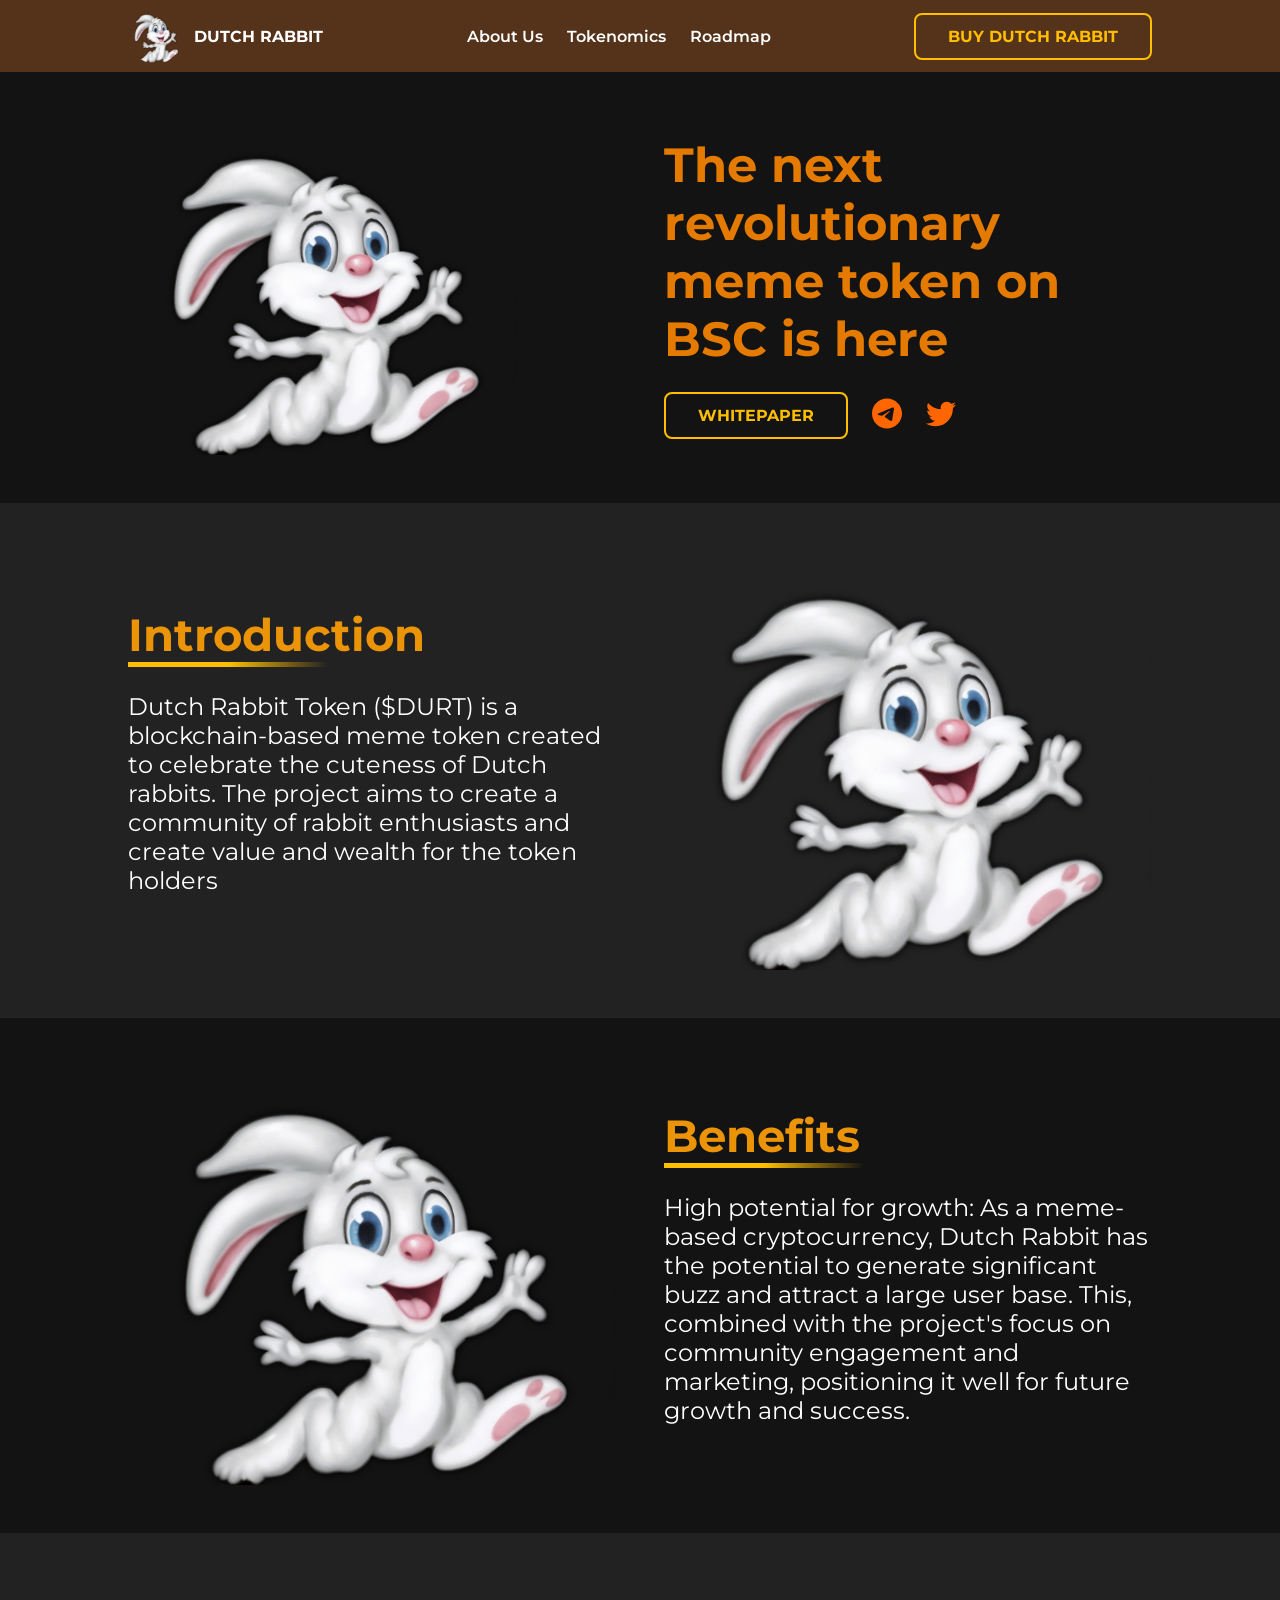
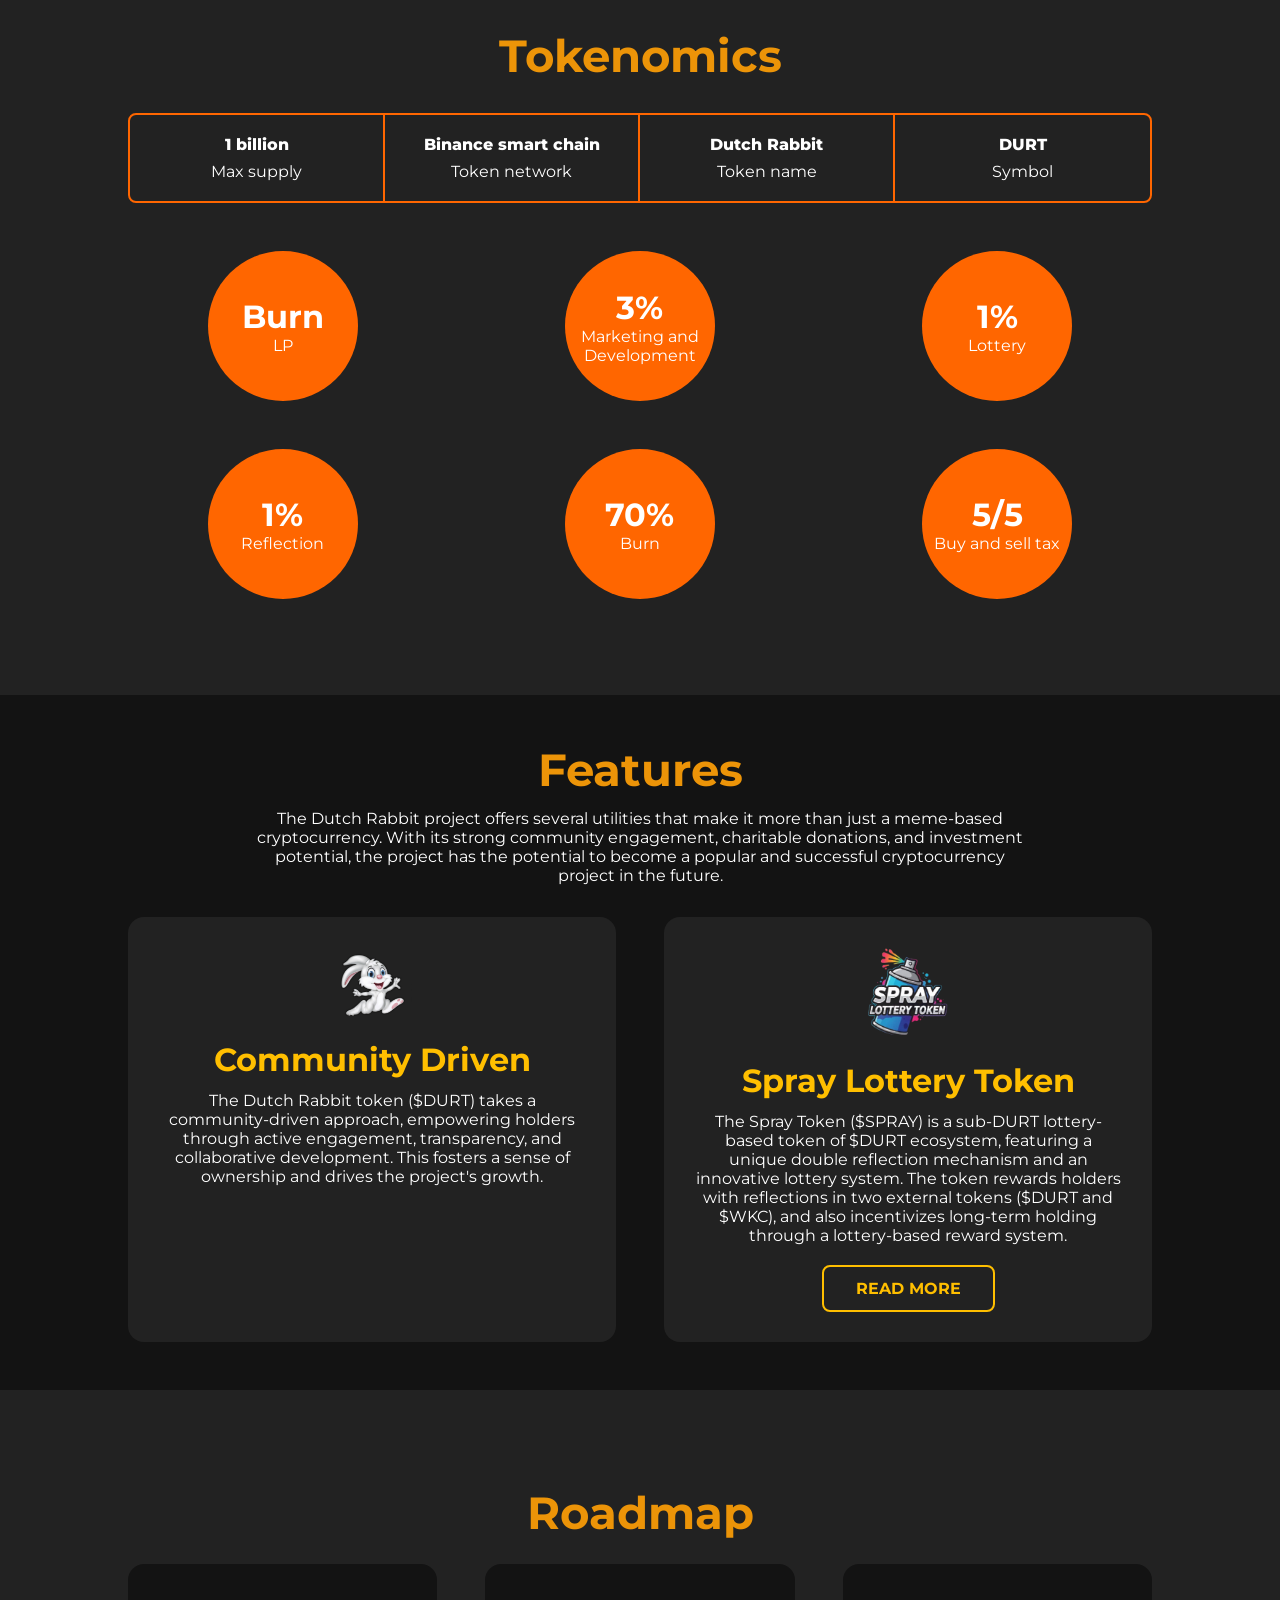
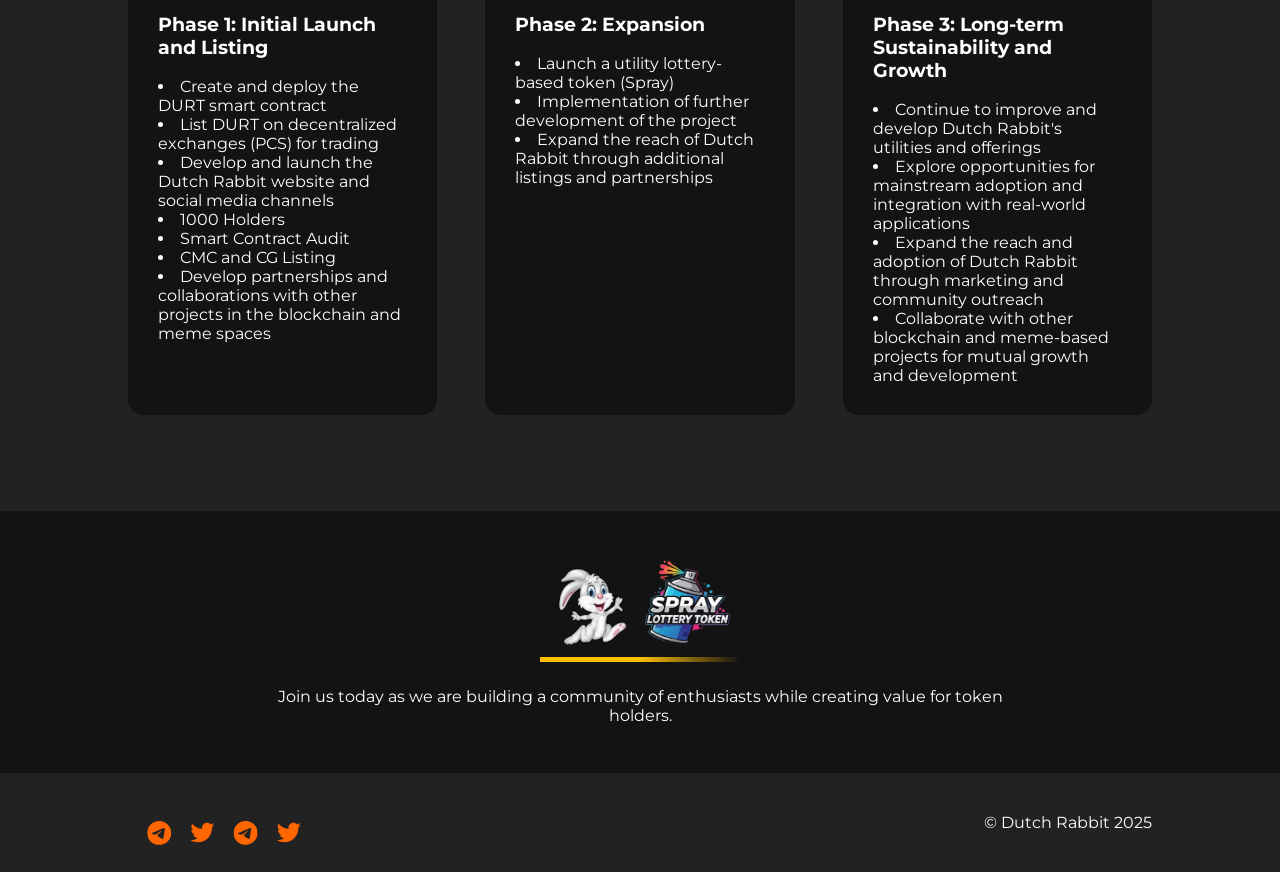
==== commit 503d6384: "chore: more content and layout updates" ====
--- a/index.html
+++ b/index.html
@@ -27,11 +27,9 @@
   </header>
   <main>
     <section class="hero cols-2">
-      <img src="./assets/logo.png" alt="Dutch Rabbit Mascot">
+      <img src="./assets/logo.png" style="width: 80%;" alt="Dutch Rabbit Mascot">
       <div>
         <h1>The next revolutionary meme token on BSC is here</h1>
-        <p>Multi-chain meme-based cryptocurrency project offering a fun, engaging way to join the world of blockchain and crypto.</p>
-
         <div class="socials">
           <a href="https://dutch-rabbit.gitbook.io/dutch-rabbit" class="accent-btn">Whitepaper</a>
 
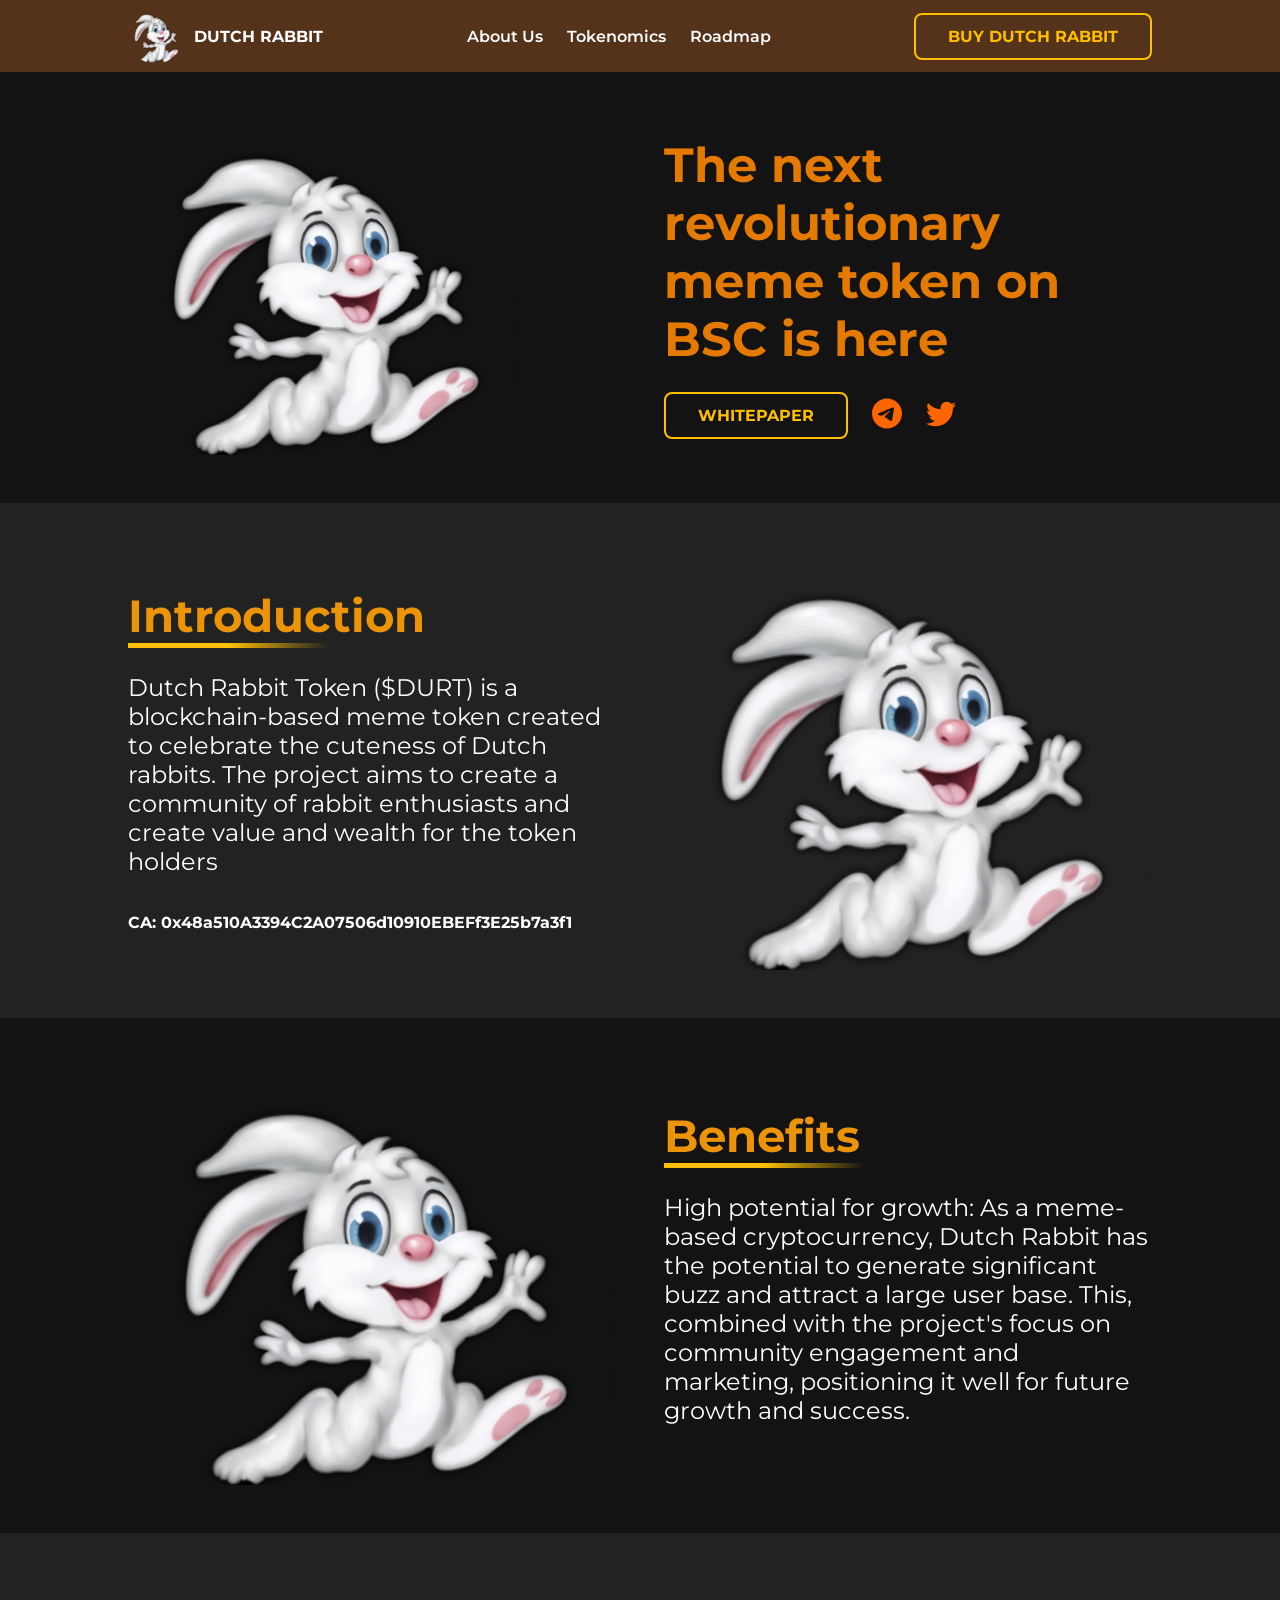
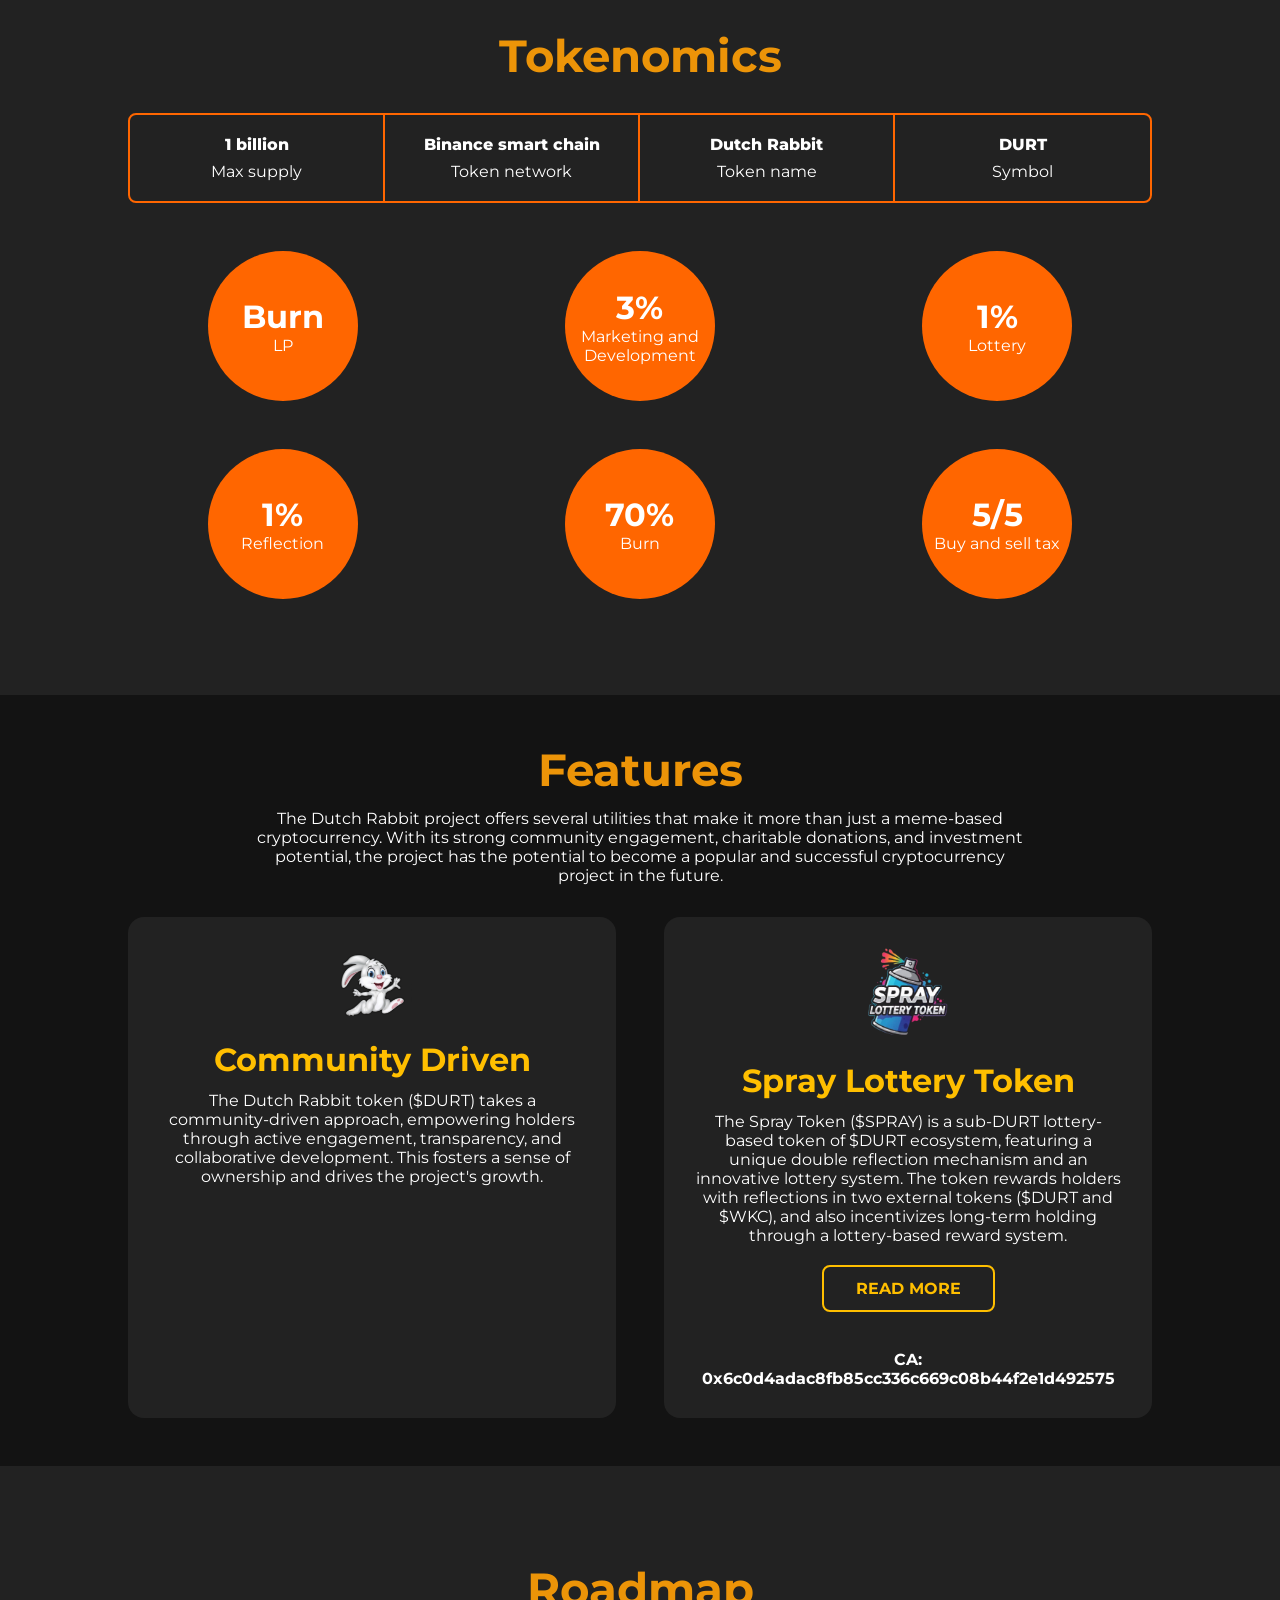
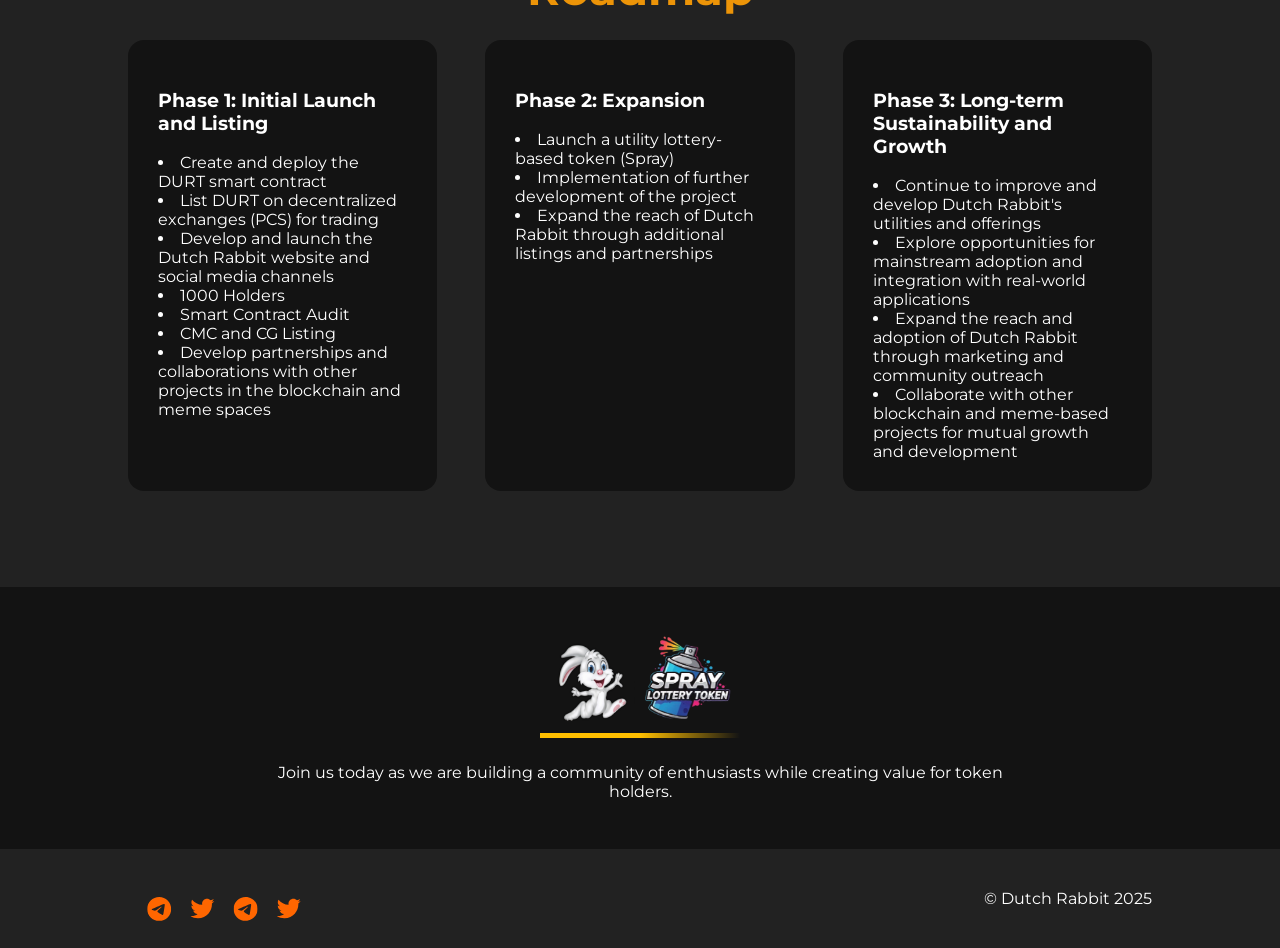
==== commit 5da24f7b: "chore: Contract Addresses added" ====
--- a/index.html
+++ b/index.html
@@ -49,6 +49,8 @@
           <h2>Introduction</h2>
           <div class="underline"></div>
           <p>Dutch Rabbit Token ($DURT) is a blockchain-based meme token created to celebrate the cuteness of Dutch rabbits. The project aims to create a community of rabbit enthusiasts and create value and wealth for the token holders</p>
+          <br>
+          <strong>CA: 0x48a510A3394C2A07506d10910EBEFf3E25b7a3f1</strong>
         </div>
         <img src="./assets/logo.png" class="image" alt="Dutch Rabbit Mascot">
       </div>
@@ -137,6 +139,9 @@
             The Spray Token ($SPRAY) is a sub-DURT lottery-based token of $DURT ecosystem, featuring a unique double reflection mechanism and an innovative lottery system. The token rewards holders with reflections in two external tokens ($DURT and $WKC), and also incentivizes long-term holding through a lottery-based reward system.
           </dd>
           <a class="accent-btn" href="https://spray-token.gitbook.io/spray-lottery-token/" style="margin-top: 20px;">Read More</a>
+
+          <br> <br> <br>
+          <strong>CA: 0x6c0d4adac8fb85cc336c669c08b44f2e1d492575</strong>
         </li>
       </ul>
     </section>
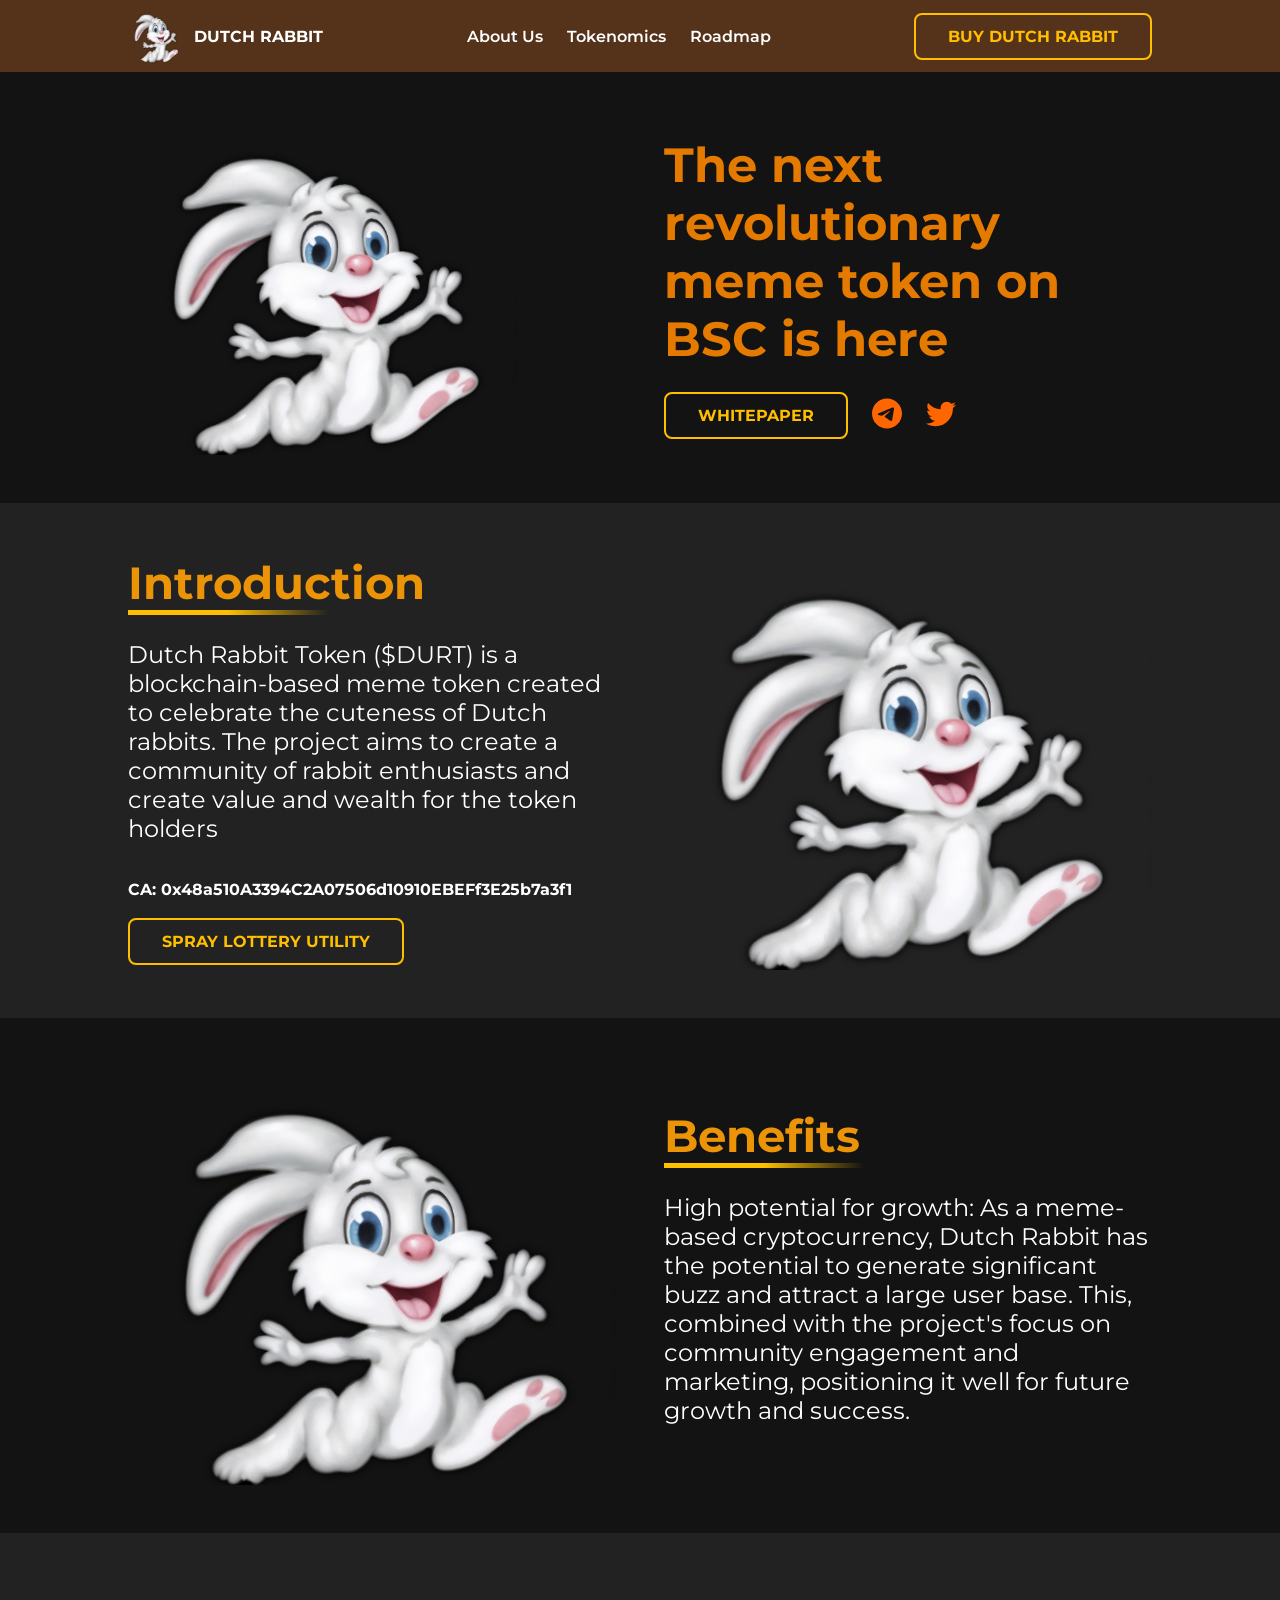
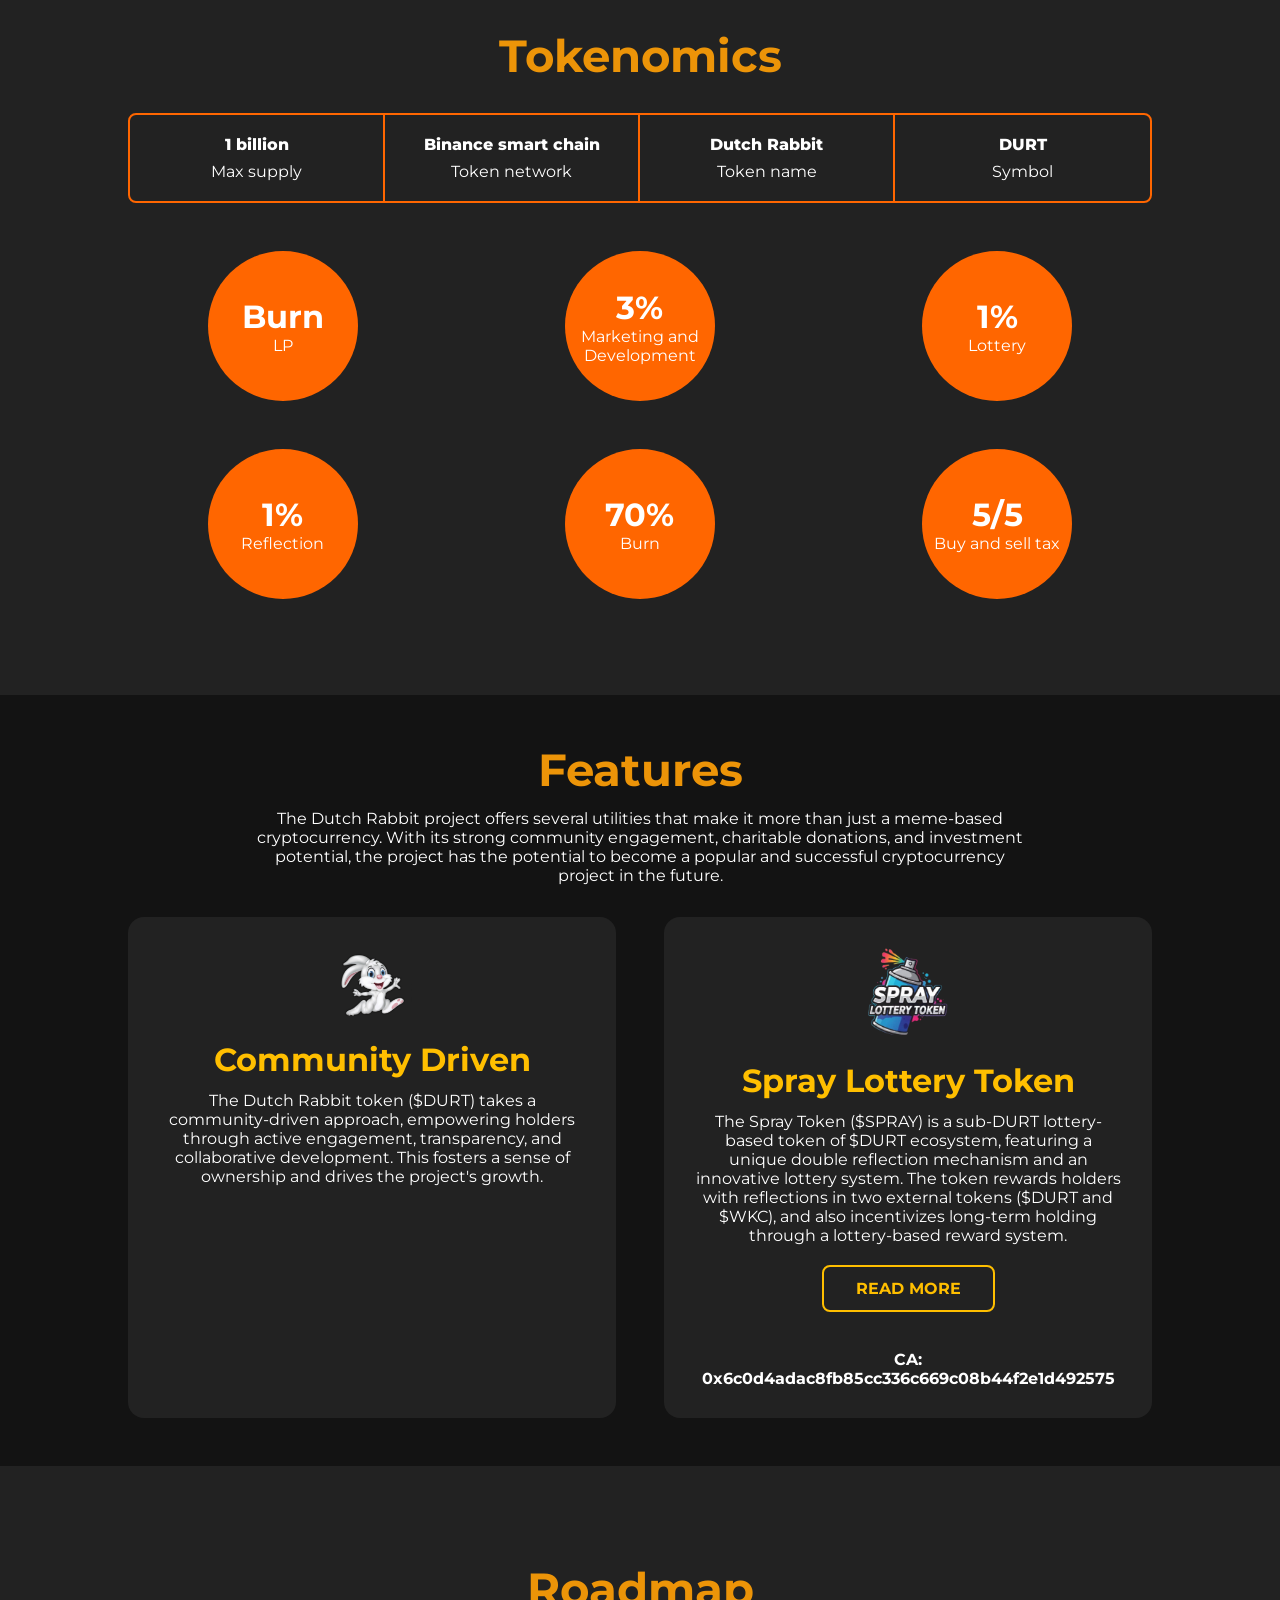
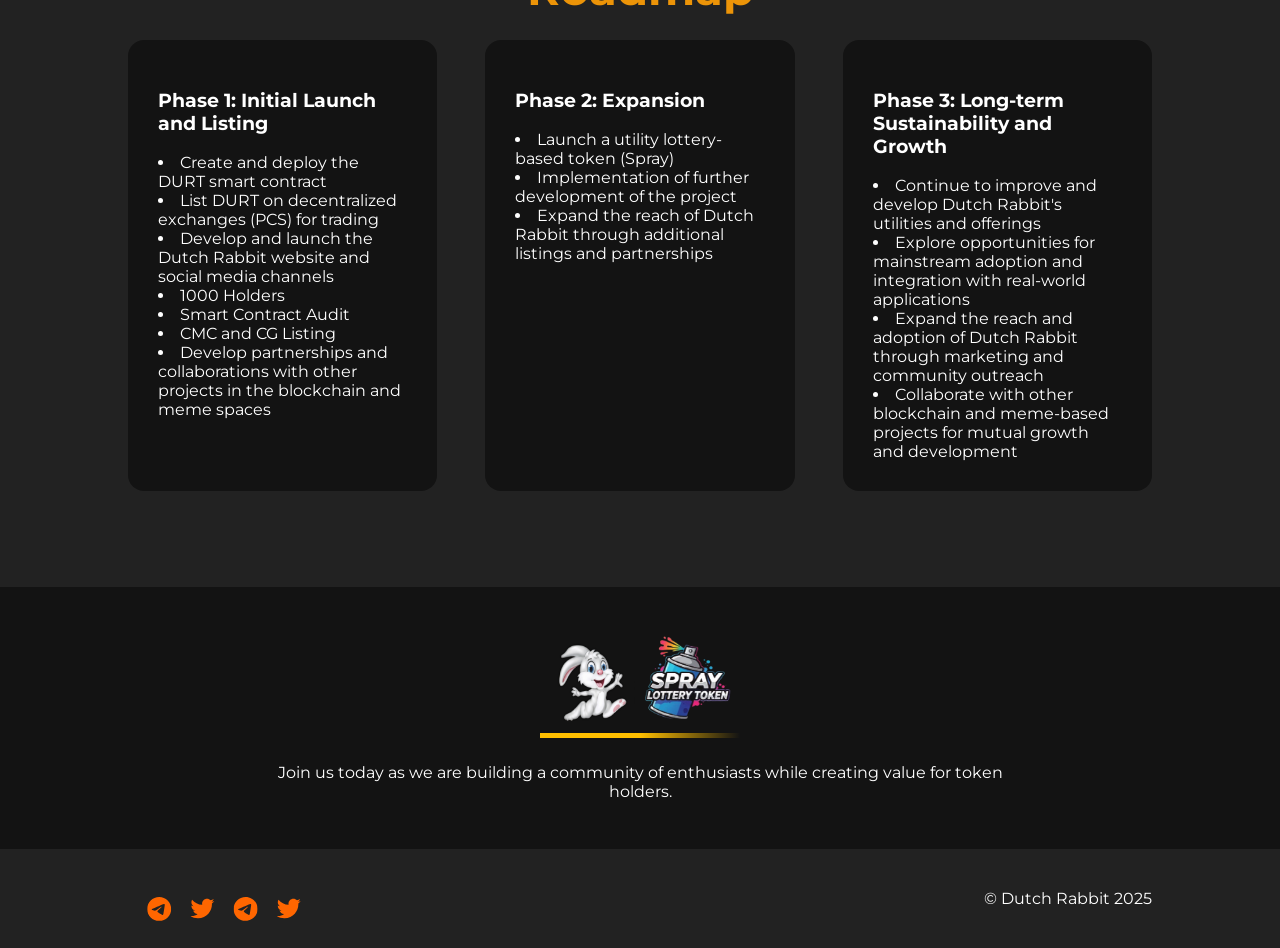
==== commit 3fa3ccfe: "new hyperlink added" ====
--- a/index.html
+++ b/index.html
@@ -22,7 +22,6 @@
         <a href="#roadmap">Roadmap</a>
       </nav>
       <a href="https://pancakeswap.finance/swap?outputCurrency=0x48a510A3394C2A07506d10910EBEFf3E25b7a3f1" class="accent-btn">Buy Dutch Rabbit</a>
-
     </div>
   </header>
   <main>
@@ -50,7 +49,9 @@
           <div class="underline"></div>
           <p>Dutch Rabbit Token ($DURT) is a blockchain-based meme token created to celebrate the cuteness of Dutch rabbits. The project aims to create a community of rabbit enthusiasts and create value and wealth for the token holders</p>
           <br>
-          <strong>CA: 0x48a510A3394C2A07506d10910EBEFf3E25b7a3f1</strong>
+          <strong>CA: 0x48a510A3394C2A07506d1<br class="mobile">0910EBEFf3E25b7a3f1</strong>
+          <br> <br>
+          <a href="https://www.durtspraylottery.xyz" class="accent-btn">Spray Lottery Utility</a>
         </div>
         <img src="./assets/logo.png" class="image" alt="Dutch Rabbit Mascot">
       </div>
@@ -141,7 +142,7 @@
           <a class="accent-btn" href="https://spray-token.gitbook.io/spray-lottery-token/" style="margin-top: 20px;">Read More</a>
 
           <br> <br> <br>
-          <strong>CA: 0x6c0d4adac8fb85cc336c669c08b44f2e1d492575</strong>
+          <strong>CA: 0x6c0d4adac8fb85cc336c66<br class="mobile">9c08b44f2e1d492575</strong>
         </li>
       </ul>
     </section>
--- a/assets/style.css
+++ b/assets/style.css
@@ -326,6 +326,10 @@
   }
 }
 
+.mobile{
+  display: none;
+}
+
 @media (max-width: 600px) {
   .nav {
     flex-direction: column;
@@ -396,4 +400,9 @@
   #about img {
     display: none;
   }
+
+  .mobile {
+    display: block;
+  }
+
 }
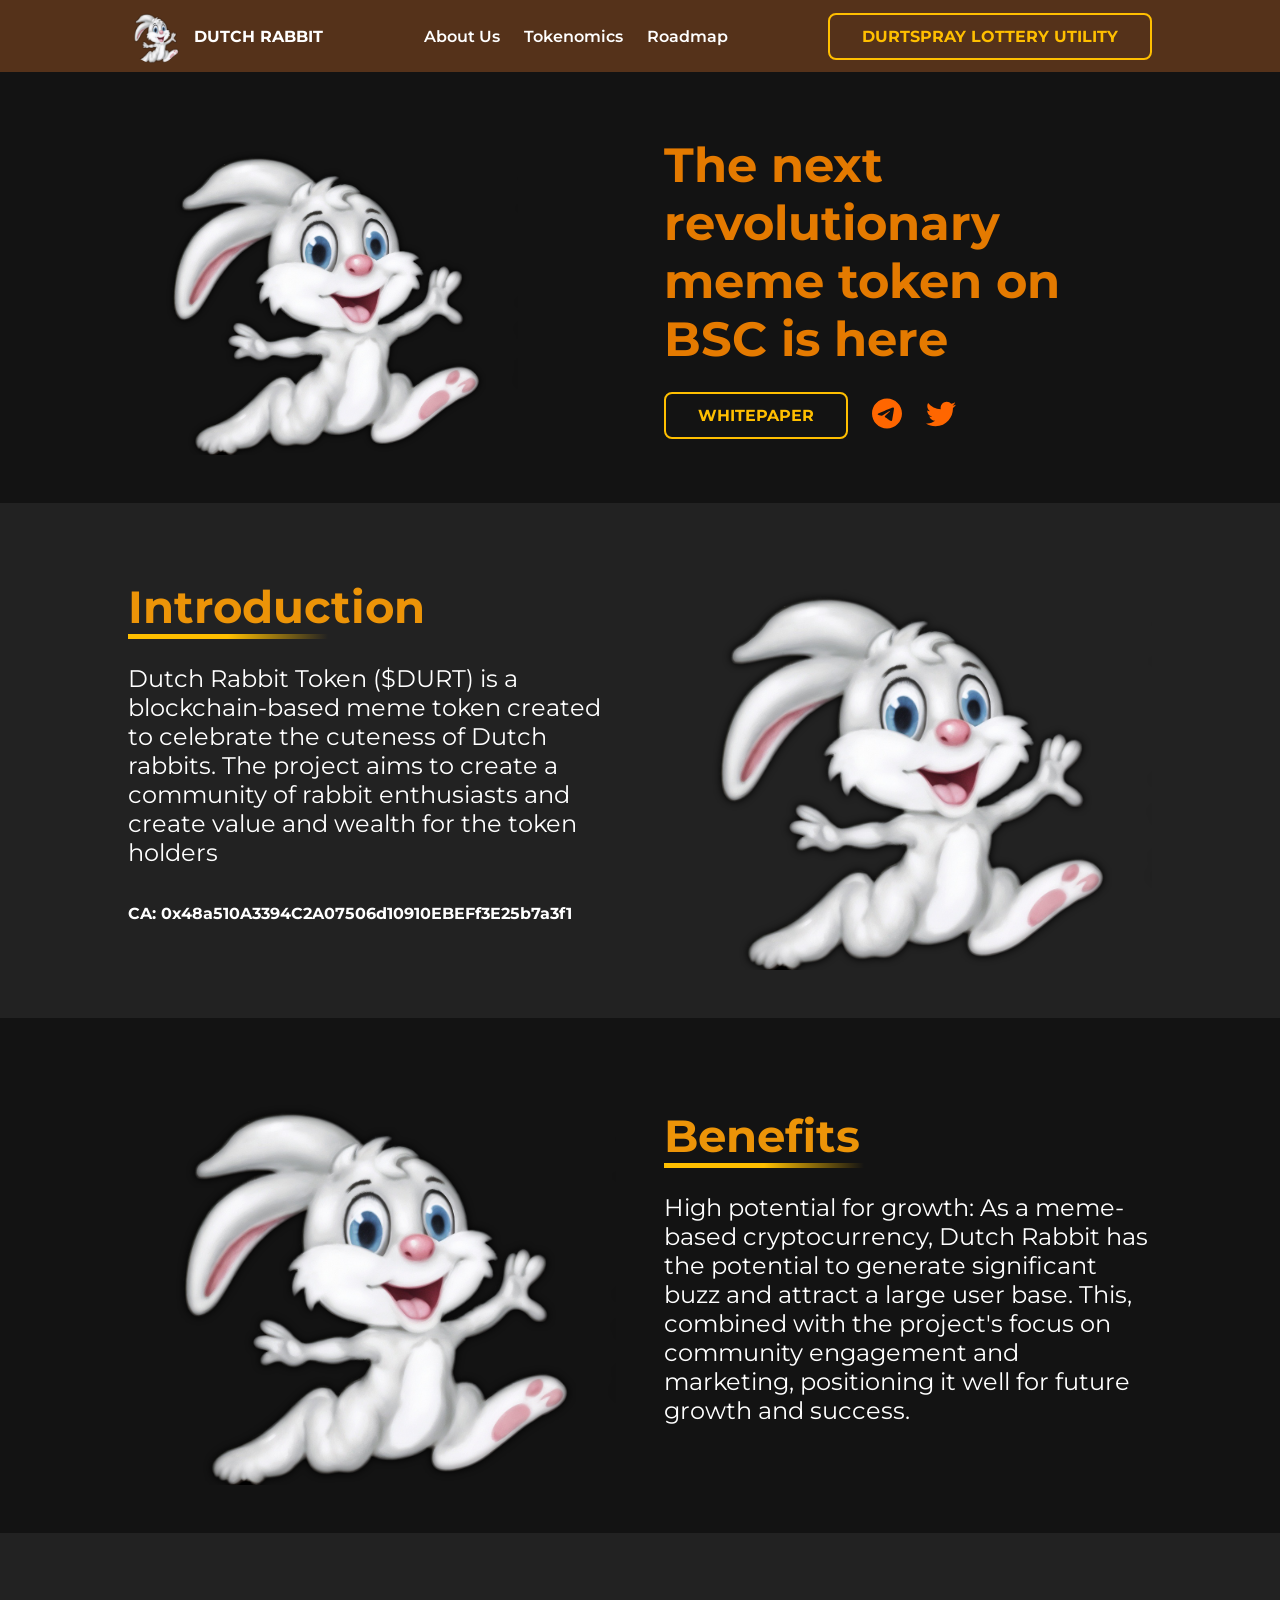
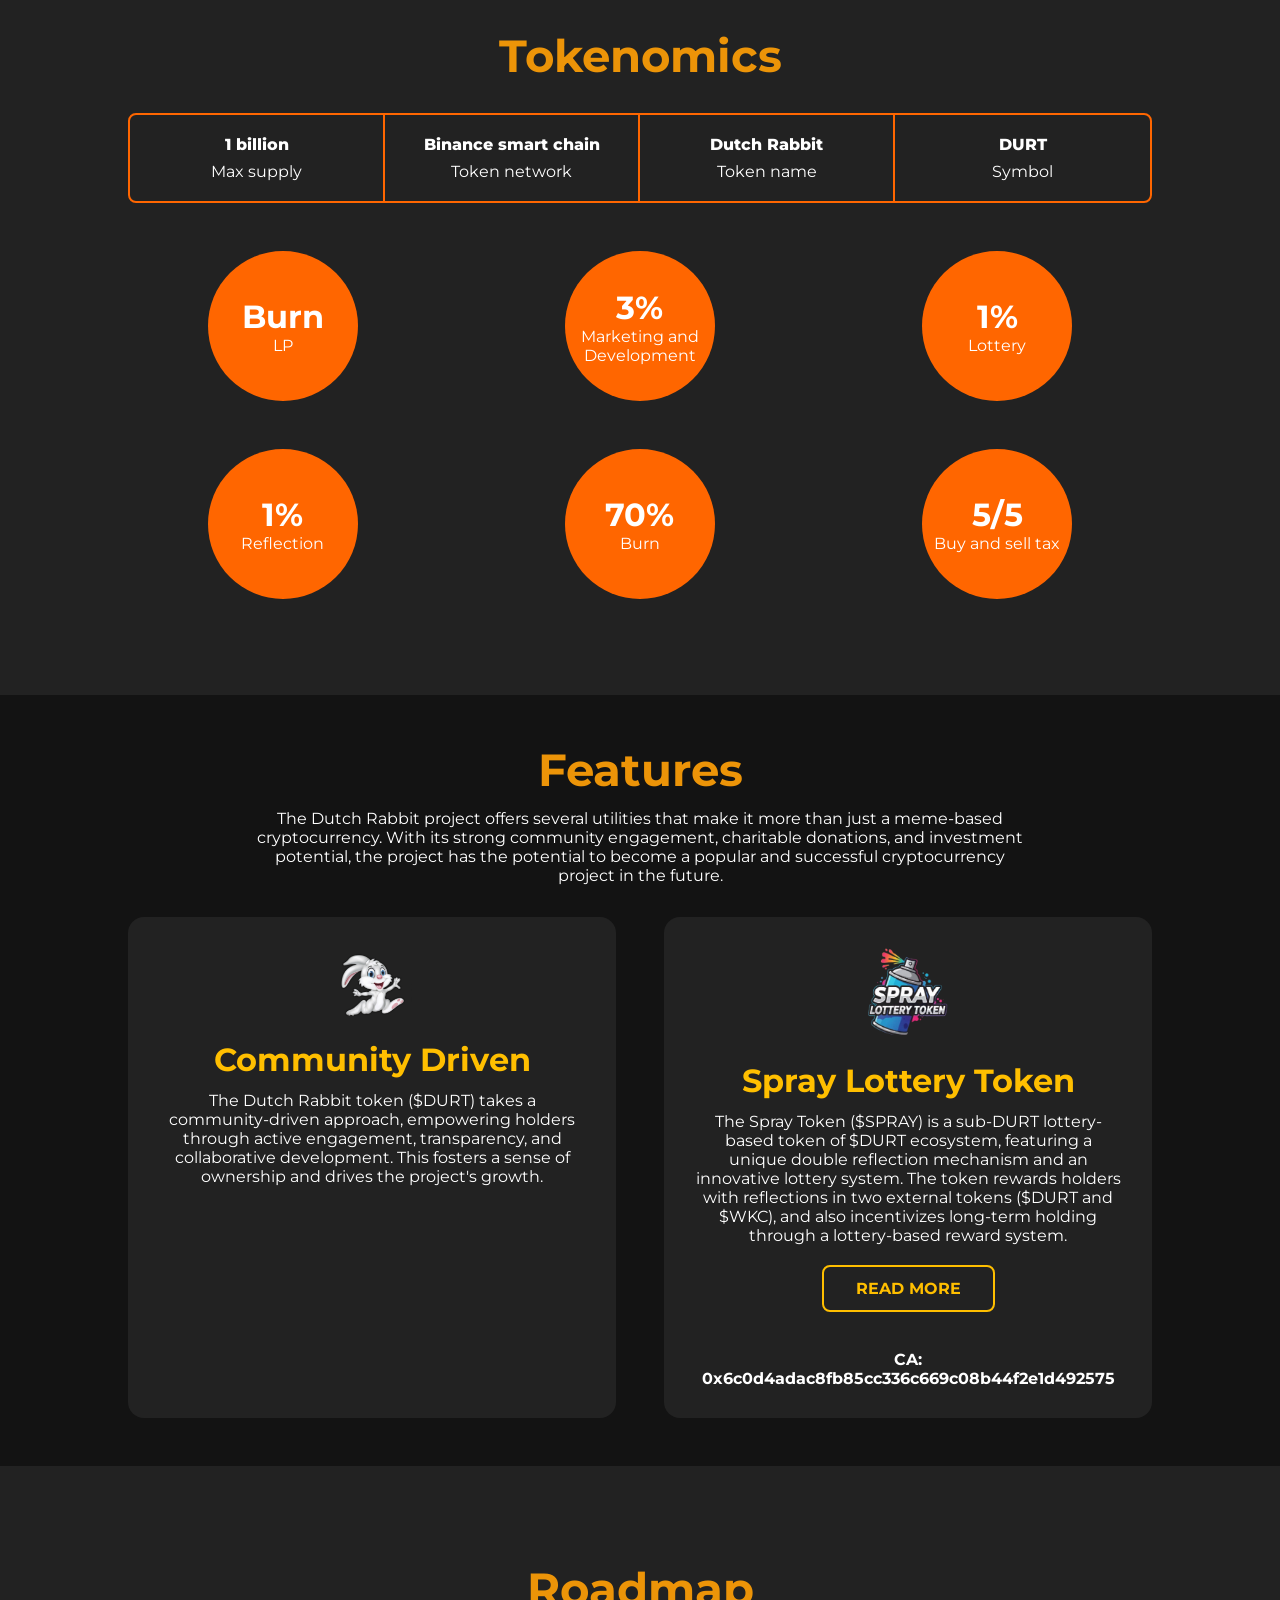
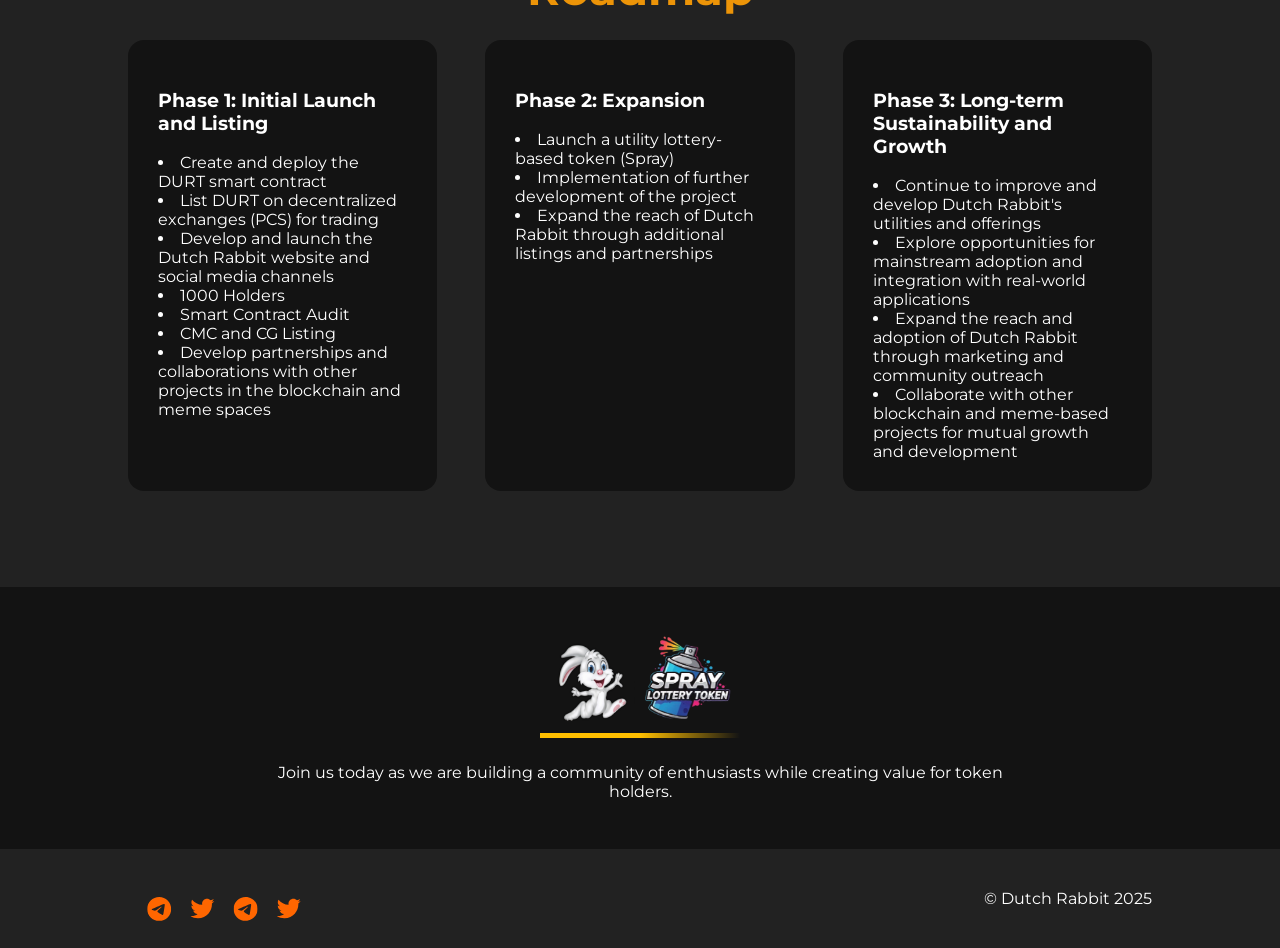
==== commit e3a0fe25: "chore: hyperlinkk placement updated" ====
--- a/index.html
+++ b/index.html
@@ -21,7 +21,9 @@
         <a href="#tokenomics">Tokenomics</a>
         <a href="#roadmap">Roadmap</a>
       </nav>
-      <a href="https://pancakeswap.finance/swap?outputCurrency=0x48a510A3394C2A07506d10910EBEFf3E25b7a3f1" class="accent-btn">Buy Dutch Rabbit</a>
+      <!-- <a href="https://pancakeswap.finance/swap?outputCurrency=0x48a510A3394C2A07506d10910EBEFf3E25b7a3f1" class="accent-btn">Buy Dutch Rabbit</a> -->
+                <a href="https://www.durtspraylottery.xyz" class="accent-btn">DURTSPRAY LOTTERY UTILITY</a>
+
     </div>
   </header>
   <main>
@@ -51,7 +53,6 @@
           <br>
           <strong>CA: 0x48a510A3394C2A07506d1<br class="mobile">0910EBEFf3E25b7a3f1</strong>
           <br> <br>
-          <a href="https://www.durtspraylottery.xyz" class="accent-btn">Spray Lottery Utility</a>
         </div>
         <img src="./assets/logo.png" class="image" alt="Dutch Rabbit Mascot">
       </div>
